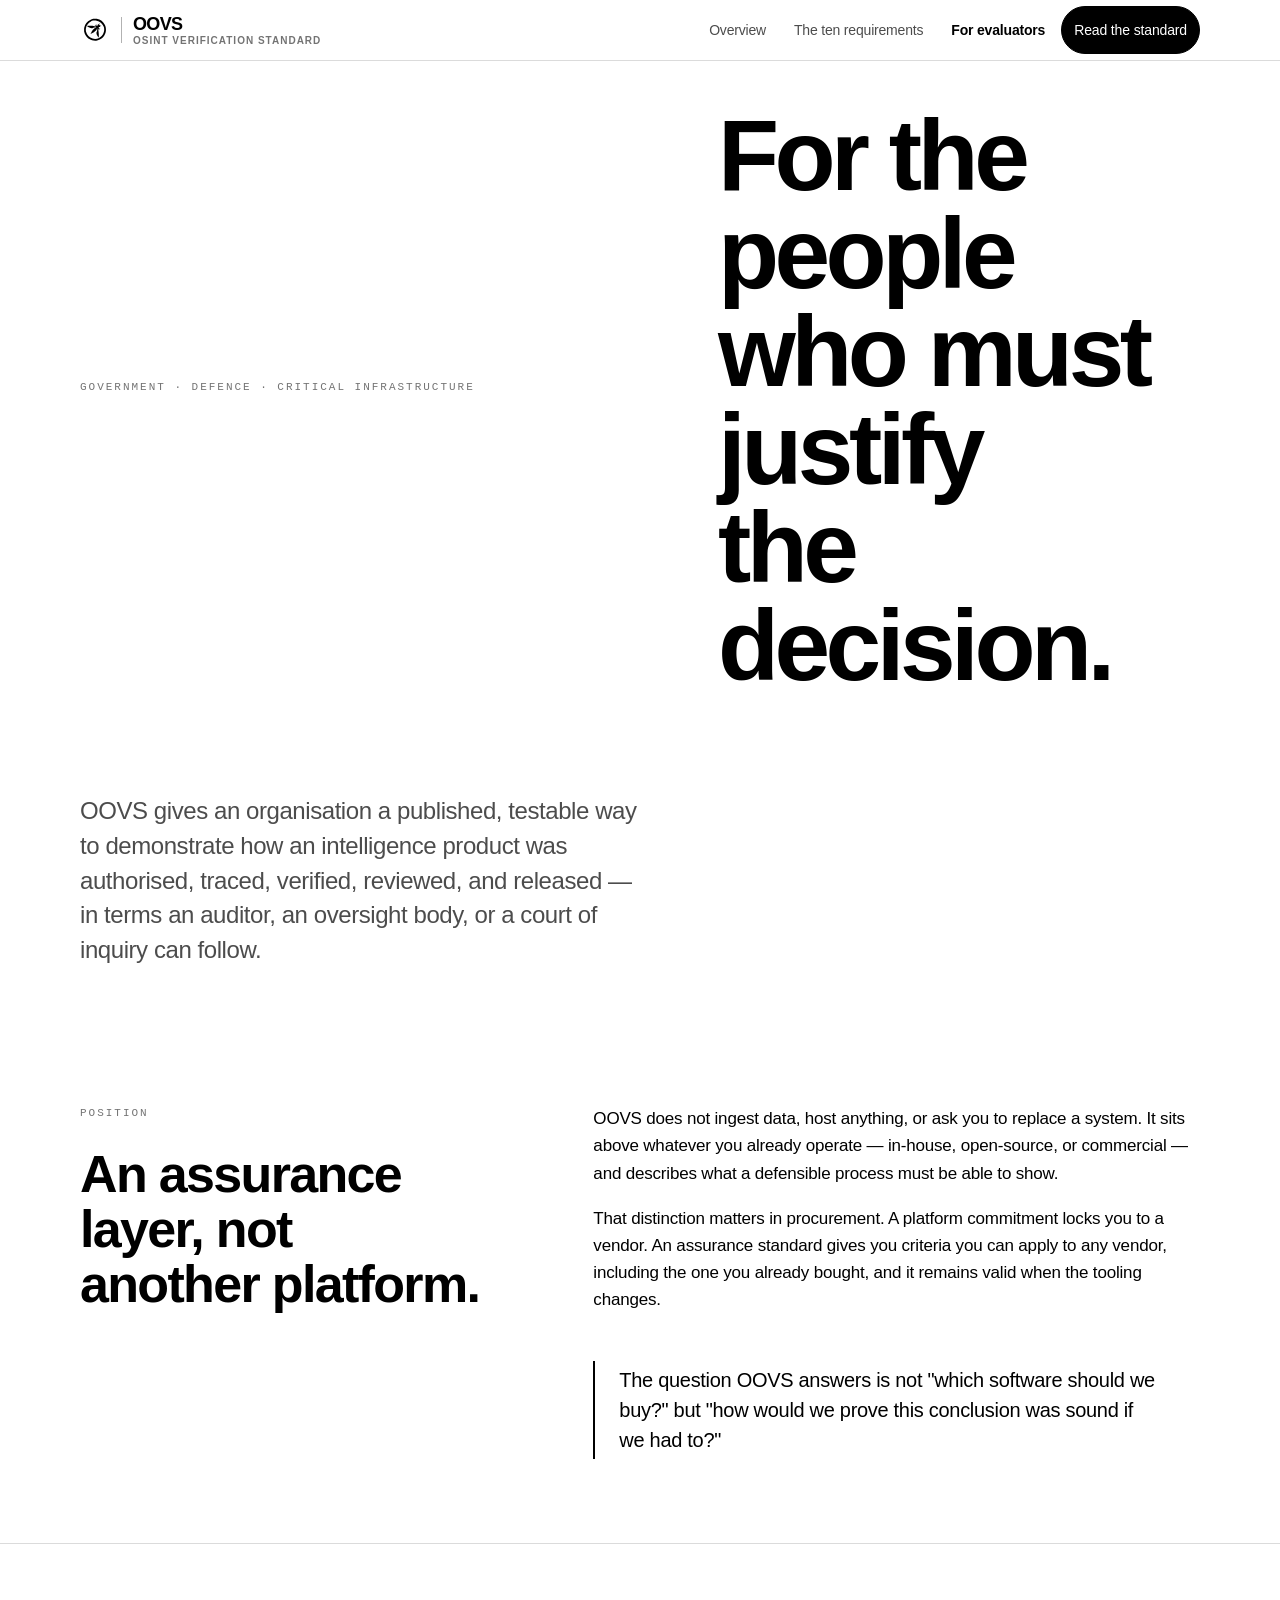
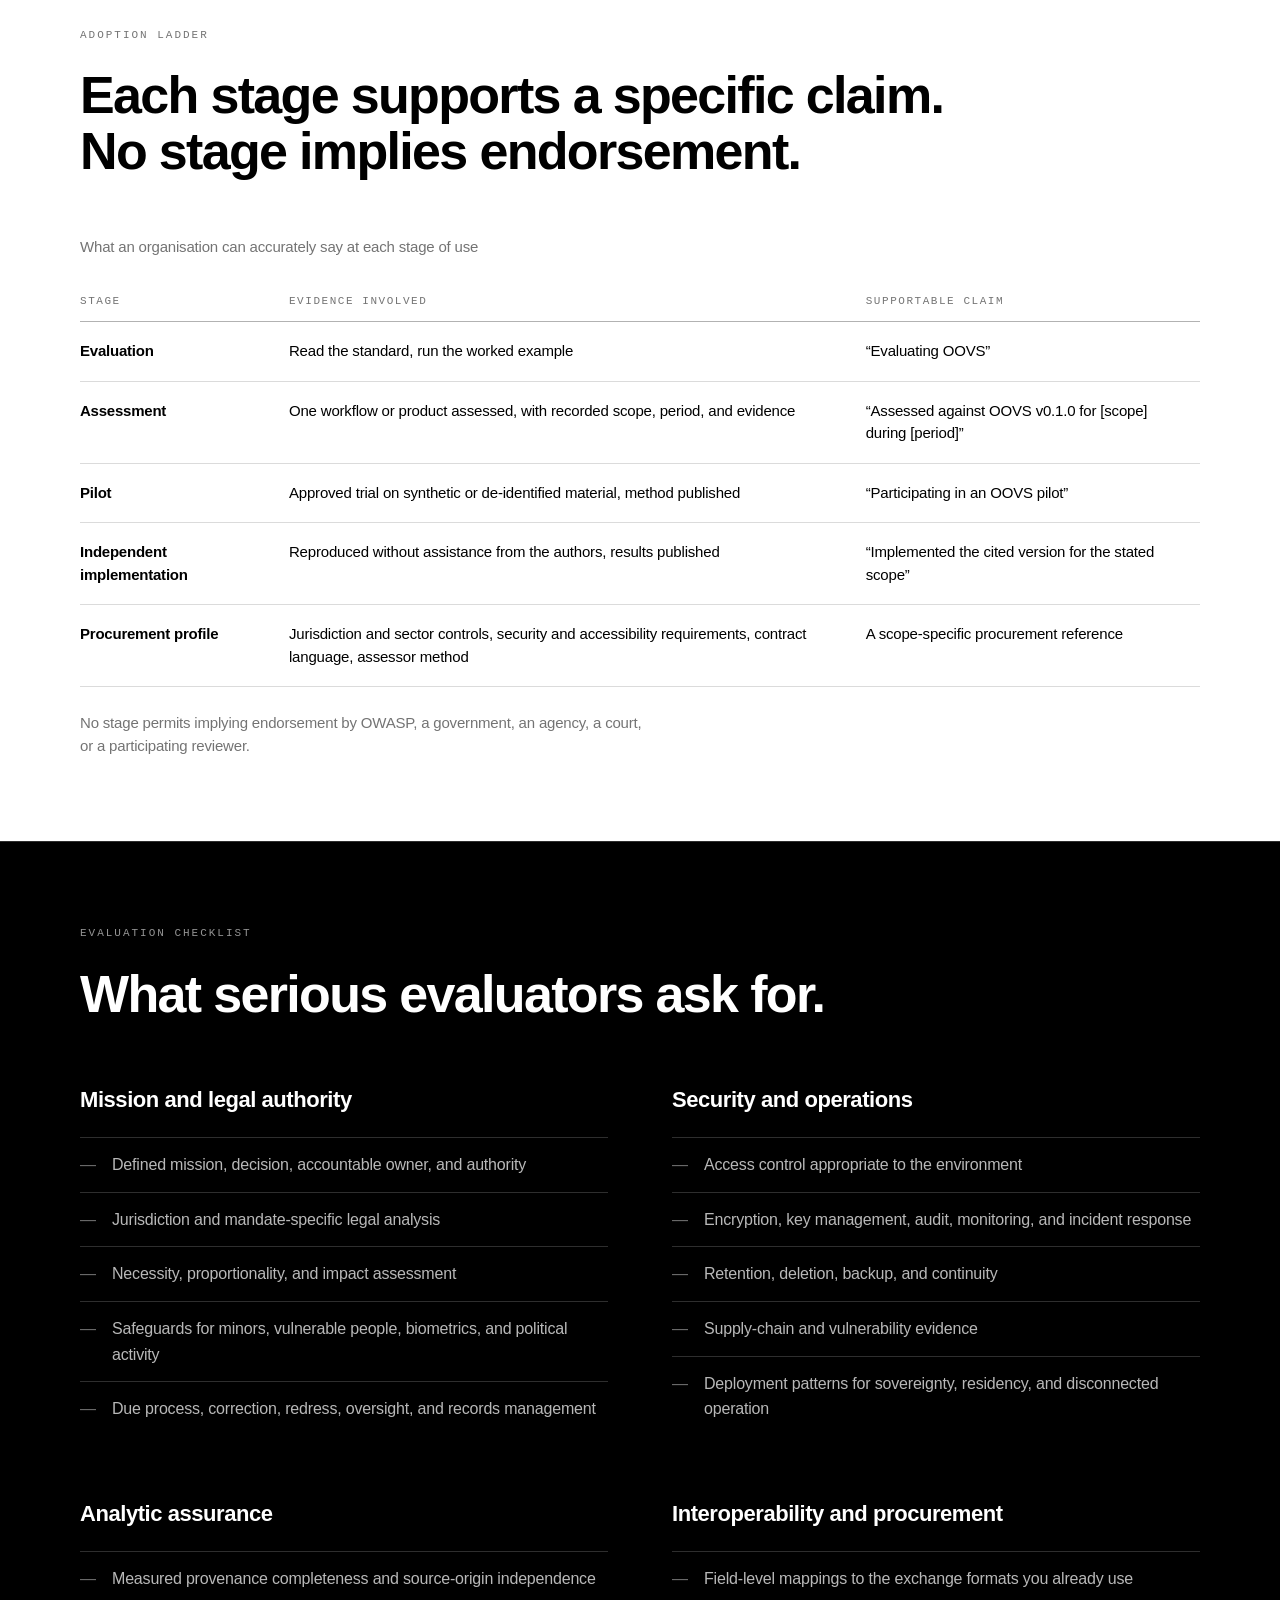
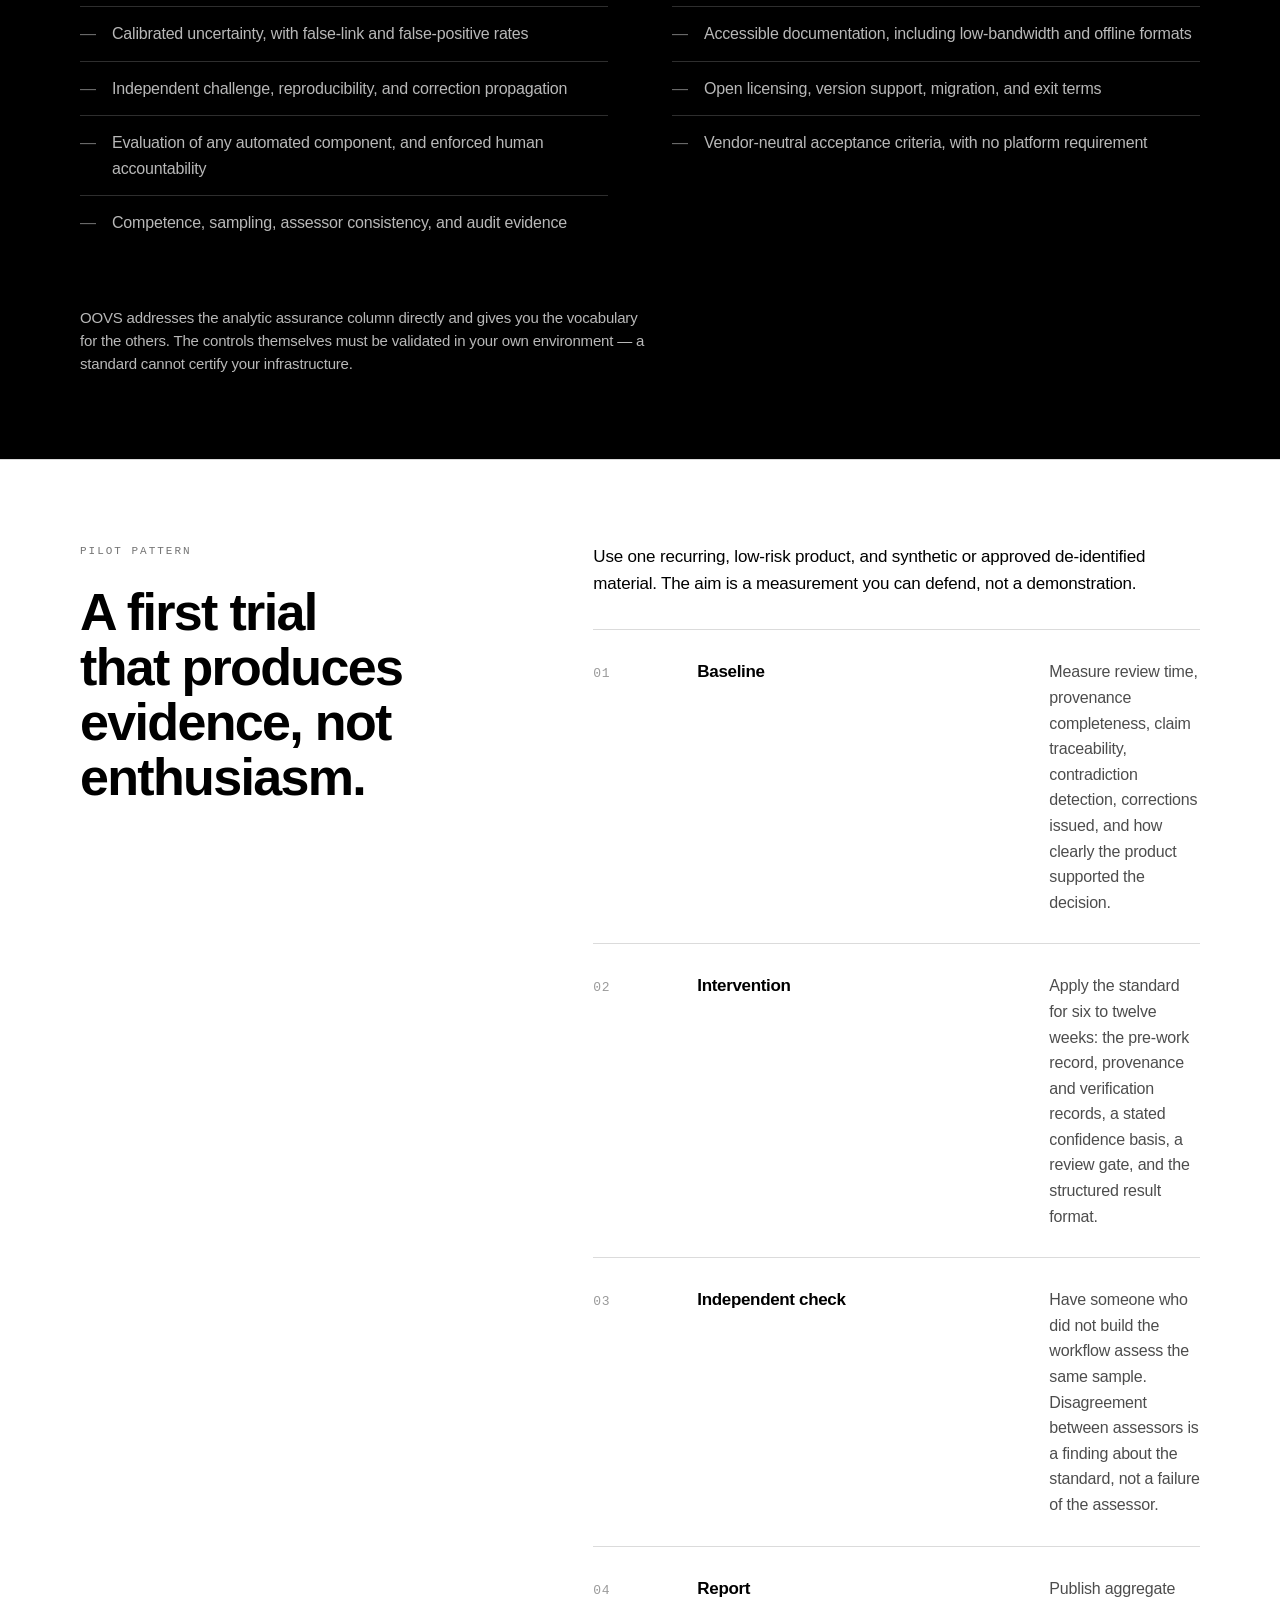
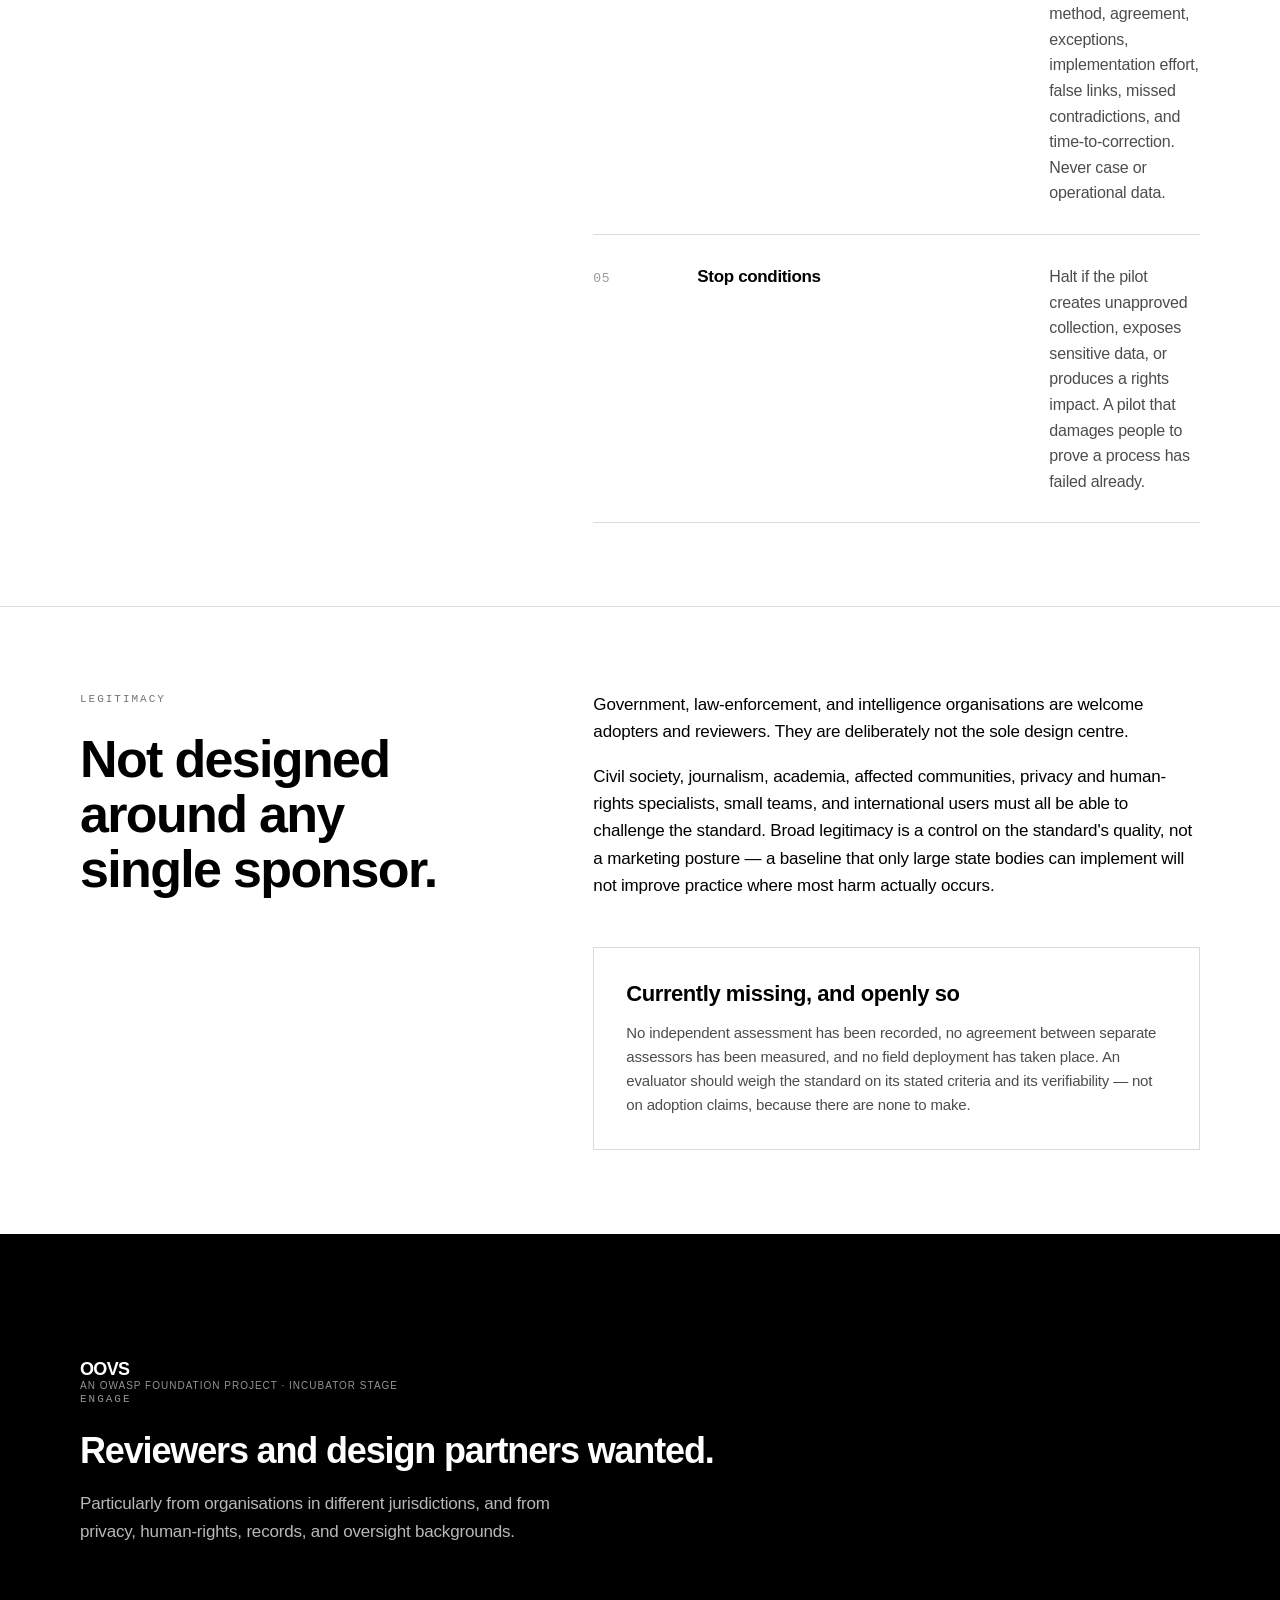
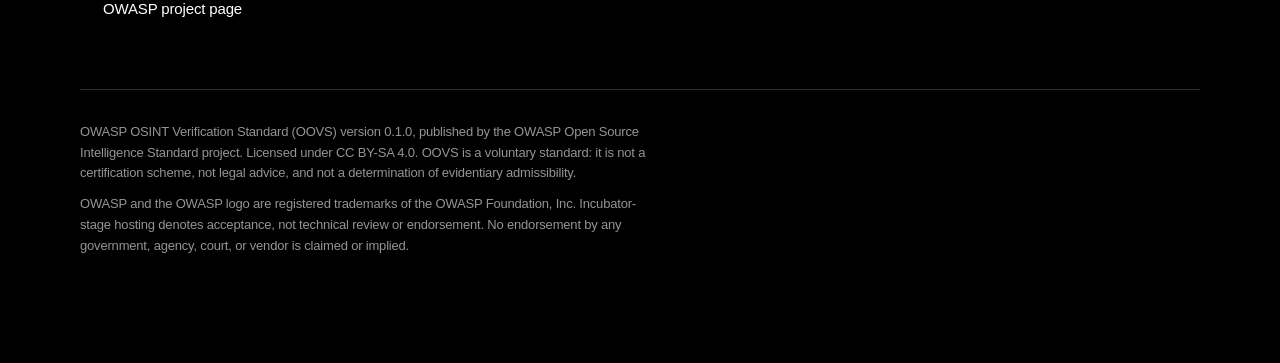
==== adoption.html @ c7045597 "Publish the public site on gh-pages Static three-page site introducing the standard to government, d" ====
<!DOCTYPE html>
<html lang="en">
<head>
<meta charset="utf-8">
<meta name="viewport" content="width=device-width, initial-scale=1">
<title>For government &amp; defence evaluators — OOVS</title>
<meta name="description" content="How public-sector and defence evaluators can assess, pilot, and reference the OWASP OSINT Verification Standard, including the adoption ladder and what each stage supports claiming.">
<meta name="theme-color" content="#ffffff">
<link rel="icon" href="./assets/img/mark.svg" type="image/svg+xml">
<link rel="stylesheet" href="./assets/css/site.css">
</head>
<body>
<a class="skip" href="#main">Skip to content</a>

<header class="masthead">
  <div class="wrap masthead__inner">
    <a class="brand" href="./index.html" aria-label="OWASP OOVS, the OSINT Verification Standard, home">
      <img class="brand__owasp" src="./assets/img/owasp.svg" alt="OWASP" width="26" height="26">
      <span class="brand__rule" aria-hidden="true"></span>
      <span class="brand__name">
        <strong>OOVS</strong>
        <small>OSINT Verification Standard</small>
      </span>
    </a>
    <button class="menu" type="button" aria-expanded="false" aria-controls="primary-nav" aria-label="Open menu">
      <span class="menu__bars" aria-hidden="true"></span>
    </button>
    <nav class="nav" id="primary-nav" aria-label="Primary">
      <a href="./index.html">Overview</a>
      <a href="./requirements.html">The ten requirements</a>
      <a href="./adoption.html" aria-current="page">For evaluators</a>
      <a class="btn" href="https://github.com/OWASP/OWASP-Open-Source-Intelligence-Standard/" rel="noopener">Read the standard</a>
    </nav>
  </div>
</header>

<main id="main">

  <section class="wrap hero">
    <p class="eyebrow">Government &middot; Defence &middot; Critical infrastructure</p>
    <h1 class="display">For the people<br>who must justify<br>the decision.</h1>
    <p class="lede">
      OOVS gives an organisation a published, testable way to demonstrate how an intelligence
      product was authorised, traced, verified, reviewed, and released &mdash; in terms an auditor,
      an oversight body, or a court of inquiry can follow.
    </p>
  </section>

  <section class="band">
    <div class="wrap cols cols--aside">
      <div>
        <p class="eyebrow">Position</p>
        <h2>An assurance layer, not another platform.</h2>
      </div>
      <div class="reveal">
        <p>
          OOVS does not ingest data, host anything, or ask you to replace a system. It sits above
          whatever you already operate &mdash; in-house, open-source, or commercial &mdash; and
          describes what a defensible process must be able to show.
        </p>
        <p>
          That distinction matters in procurement. A platform commitment locks you to a vendor. An
          assurance standard gives you criteria you can apply to any vendor, including the one you
          already bought, and it remains valid when the tooling changes.
        </p>
        <div class="callout">
          <p>
            The question OOVS answers is not "which software should we buy?" but "how would we
            prove this conclusion was sound if we had to?"
          </p>
        </div>
      </div>
    </div>
  </section>

  <section class="band">
    <div class="wrap">
      <p class="eyebrow">Adoption ladder</p>
      <h2>Each stage supports a specific claim. No stage implies endorsement.</h2>
      <table class="table">
        <caption>What an organisation can accurately say at each stage of use</caption>
        <thead>
          <tr>
            <th scope="col">Stage</th>
            <th scope="col">Evidence involved</th>
            <th scope="col">Supportable claim</th>
          </tr>
        </thead>
        <tbody>
          <tr><td>Evaluation</td><td>Read the standard, run the worked example</td><td>&ldquo;Evaluating OOVS&rdquo;</td></tr>
          <tr><td>Assessment</td><td>One workflow or product assessed, with recorded scope, period, and evidence</td><td>&ldquo;Assessed against OOVS v0.1.0 for [scope] during [period]&rdquo;</td></tr>
          <tr><td>Pilot</td><td>Approved trial on synthetic or de-identified material, method published</td><td>&ldquo;Participating in an OOVS pilot&rdquo;</td></tr>
          <tr><td>Independent implementation</td><td>Reproduced without assistance from the authors, results published</td><td>&ldquo;Implemented the cited version for the stated scope&rdquo;</td></tr>
          <tr><td>Procurement profile</td><td>Jurisdiction and sector controls, security and accessibility requirements, contract language, assessor method</td><td>A scope-specific procurement reference</td></tr>
        </tbody>
      </table>
      <p class="small" style="margin-top:1.5rem">
        No stage permits implying endorsement by OWASP, a government, an agency, a court, or a
        participating reviewer.
      </p>
    </div>
  </section>

  <section class="band band--ink">
    <div class="wrap">
      <p class="eyebrow">Evaluation checklist</p>
      <h2>What serious evaluators ask for.</h2>
      <div class="cols cols--2" style="margin-top:clamp(2.5rem,6vw,4rem)">
        <div class="reveal">
          <h3>Mission and legal authority</h3>
          <ul class="plain">
            <li>Defined mission, decision, accountable owner, and authority</li>
            <li>Jurisdiction and mandate-specific legal analysis</li>
            <li>Necessity, proportionality, and impact assessment</li>
            <li>Safeguards for minors, vulnerable people, biometrics, and political activity</li>
            <li>Due process, correction, redress, oversight, and records management</li>
          </ul>
        </div>
        <div class="reveal">
          <h3>Security and operations</h3>
          <ul class="plain">
            <li>Access control appropriate to the environment</li>
            <li>Encryption, key management, audit, monitoring, and incident response</li>
            <li>Retention, deletion, backup, and continuity</li>
            <li>Supply-chain and vulnerability evidence</li>
            <li>Deployment patterns for sovereignty, residency, and disconnected operation</li>
          </ul>
        </div>
        <div class="reveal">
          <h3>Analytic assurance</h3>
          <ul class="plain">
            <li>Measured provenance completeness and source-origin independence</li>
            <li>Calibrated uncertainty, with false-link and false-positive rates</li>
            <li>Independent challenge, reproducibility, and correction propagation</li>
            <li>Evaluation of any automated component, and enforced human accountability</li>
            <li>Competence, sampling, assessor consistency, and audit evidence</li>
          </ul>
        </div>
        <div class="reveal">
          <h3>Interoperability and procurement</h3>
          <ul class="plain">
            <li>Field-level mappings to the exchange formats you already use</li>
            <li>Accessible documentation, including low-bandwidth and offline formats</li>
            <li>Open licensing, version support, migration, and exit terms</li>
            <li>Vendor-neutral acceptance criteria, with no platform requirement</li>
          </ul>
        </div>
      </div>
      <p class="small" style="margin-top:clamp(2.5rem,6vw,3.5rem);color:var(--ink-70)">
        OOVS addresses the analytic assurance column directly and gives you the vocabulary for the
        others. The controls themselves must be validated in your own environment &mdash; a
        standard cannot certify your infrastructure.
      </p>
    </div>
  </section>

  <section class="band">
    <div class="wrap cols cols--aside">
      <div>
        <p class="eyebrow">Pilot pattern</p>
        <h2>A first trial that produces evidence, not enthusiasm.</h2>
      </div>
      <div class="reveal">
        <p>
          Use one recurring, low-risk product, and synthetic or approved de-identified material.
          The aim is a measurement you can defend, not a demonstration.
        </p>
        <ol class="set" style="margin-top:2rem">
          <li class="reveal"><span class="set__num">01</span><span class="set__name">Baseline</span>
            <div class="set__body"><p>Measure review time, provenance completeness, claim traceability, contradiction detection, corrections issued, and how clearly the product supported the decision.</p></div></li>
          <li class="reveal"><span class="set__num">02</span><span class="set__name">Intervention</span>
            <div class="set__body"><p>Apply the standard for six to twelve weeks: the pre-work record, provenance and verification records, a stated confidence basis, a review gate, and the structured result format.</p></div></li>
          <li class="reveal"><span class="set__num">03</span><span class="set__name">Independent check</span>
            <div class="set__body"><p>Have someone who did not build the workflow assess the same sample. Disagreement between assessors is a finding about the standard, not a failure of the assessor.</p></div></li>
          <li class="reveal"><span class="set__num">04</span><span class="set__name">Report</span>
            <div class="set__body"><p>Publish aggregate method, agreement, exceptions, implementation effort, false links, missed contradictions, and time-to-correction. Never case or operational data.</p></div></li>
          <li class="reveal"><span class="set__num">05</span><span class="set__name">Stop conditions</span>
            <div class="set__body"><p>Halt if the pilot creates unapproved collection, exposes sensitive data, or produces a rights impact. A pilot that damages people to prove a process has failed already.</p></div></li>
        </ol>
      </div>
    </div>
  </section>

  <section class="band">
    <div class="wrap cols cols--aside">
      <div>
        <p class="eyebrow">Legitimacy</p>
        <h2>Not designed around any single sponsor.</h2>
      </div>
      <div class="reveal">
        <p>
          Government, law-enforcement, and intelligence organisations are welcome adopters and
          reviewers. They are deliberately not the sole design centre.
        </p>
        <p>
          Civil society, journalism, academia, affected communities, privacy and human-rights
          specialists, small teams, and international users must all be able to challenge the
          standard. Broad legitimacy is a control on the standard's quality, not a marketing
          posture &mdash; a baseline that only large state bodies can implement will not improve
          practice where most harm actually occurs.
        </p>
        <div class="note">
          <h3>Currently missing, and openly so</h3>
          <p>
            No independent assessment has been recorded, no agreement between separate assessors
            has been measured, and no field deployment has taken place. An evaluator should weigh
            the standard on its stated criteria and its verifiability &mdash; not on adoption
            claims, because there are none to make.
          </p>
        </div>
      </div>
    </div>
  </section>

</main>

<footer class="foot">
  <div class="wrap">
    <div class="foot__brand">
      <img class="brand__owasp" src="./assets/img/owasp.svg" alt="OWASP" width="26" height="26">
      <span class="brand__rule" aria-hidden="true"></span>
      <span class="brand__name">
        <strong>OOVS</strong>
        <small>An OWASP Foundation project &middot; Incubator stage</small>
      </span>
    </div>

    <p class="eyebrow">Engage</p>
    <h2>Reviewers and design partners wanted.</h2>
    <p style="color:var(--ink-70);max-width:56ch">
      Particularly from organisations in different jurisdictions, and from privacy, human-rights,
      records, and oversight backgrounds.
    </p>
    <div class="actions">
      <a class="btn" href="https://www.owasp.community/projects/open-source-intelligence-standard" rel="noopener">OWASP project page</a>
      <a class="btn btn--ghost" href="https://github.com/OWASP/OWASP-Open-Source-Intelligence-Standard/" rel="noopener">Repository</a>
    </div>
    <div class="legal">
      <p>OWASP OSINT Verification Standard (OOVS) version 0.1.0, published by the OWASP Open Source Intelligence Standard project. Licensed under CC BY-SA 4.0. OOVS is a voluntary standard: it is not a certification scheme, not legal advice, and not a determination of evidentiary admissibility.</p>
      <p>OWASP and the OWASP logo are registered trademarks of the OWASP Foundation, Inc. Incubator-stage hosting denotes acceptance, not technical review or endorsement. No endorsement by any government, agency, court, or vendor is claimed or implied.</p>
    </div>
  </div>
</footer>

<script src="./assets/js/site.js" defer></script>
</body>
</html>
---- assets/css/site.css ----
/* ============================================================================
   OOVS — monochrome institutional design system
   Pure black and white. No gradients, no shadows, no accent colours.
   System fonts only: no external requests, so it loads on locked-down networks.
   ========================================================================= */

:root {
  --paper: #ffffff;
  --ink: #000000;
  --ink-70: rgba(0, 0, 0, 0.70);
  --ink-55: rgba(0, 0, 0, 0.55);
  --ink-40: rgba(0, 0, 0, 0.40);
  --rule: rgba(0, 0, 0, 0.14);
  --rule-strong: rgba(0, 0, 0, 0.30);
  --veil: rgba(255, 255, 255, 0.72);

  --sans: -apple-system, BlinkMacSystemFont, "SF Pro Text", "Segoe UI",
    Roboto, "Helvetica Neue", Arial, sans-serif;
  --mono: ui-monospace, SFMono-Regular, "SF Mono", Menlo, Consolas,
    "Liberation Mono", monospace;

  --gutter: clamp(1.25rem, 4vw, 3rem);
  --measure: 76rem;
  /* Section rhythm. Kept tighter than a typical marketing site: on a black
     background, very large vertical gaps read as empty voids rather than
     breathing room. */
  --band: clamp(3.25rem, 6.5vw, 6rem);
  --ease: cubic-bezier(0.16, 1, 0.30, 1);
}

*, *::before, *::after { box-sizing: border-box; }

html {
  -webkit-text-size-adjust: 100%;
  scroll-behavior: smooth;
}

body {
  margin: 0;
  background: var(--paper);
  color: var(--ink);
  font-family: var(--sans);
  font-size: 1.0625rem;
  line-height: 1.6;
  letter-spacing: -0.011em;
  -webkit-font-smoothing: antialiased;
  text-rendering: optimizeLegibility;
}

img, svg { max-width: 100%; height: auto; display: block; }

a { color: inherit; text-decoration: none; }

:focus-visible {
  outline: 2px solid currentColor;
  outline-offset: 3px;
}

.skip {
  position: absolute;
  left: -9999px;
  top: 0;
  background: var(--ink);
  color: var(--paper);
  padding: 0.75rem 1rem;
  z-index: 200;
}
.skip:focus { left: 0; }

/* ------------------------------------------------------------------ layout */

.wrap {
  width: 100%;
  max-width: var(--measure);
  margin-inline: auto;
  padding-inline: var(--gutter);
}

.band { padding-block: var(--band); }
.band + .band { border-top: 1px solid var(--rule); }

.band--ink {
  background: var(--ink);
  color: var(--paper);
  border-top: 0;
}
.band--ink { --rule: rgba(255, 255, 255, 0.18); --ink-70: rgba(255,255,255,.72); --ink-55: rgba(255,255,255,.58); --ink-40: rgba(255,255,255,.42); }

/* --------------------------------------------------------------- typography */

.eyebrow {
  font-family: var(--mono);
  font-size: 0.6875rem;
  letter-spacing: 0.18em;
  text-transform: uppercase;
  color: var(--ink-55);
  margin: 0 0 1.5rem;
}

h1, h2, h3, h4 {
  font-weight: 600;
  letter-spacing: -0.032em;
  line-height: 1.06;
  margin: 0;
  text-wrap: balance;
}

.display {
  font-size: clamp(2.75rem, 8.5vw, 6.25rem);
  font-weight: 600;
  letter-spacing: -0.045em;
  line-height: 0.98;
}

h2 { font-size: clamp(1.875rem, 4.4vw, 3.25rem); }
h3 { font-size: clamp(1.125rem, 1.8vw, 1.375rem); letter-spacing: -0.02em; line-height: 1.25; }

.lede {
  font-size: clamp(1.1875rem, 2.1vw, 1.5rem);
  line-height: 1.45;
  letter-spacing: -0.018em;
  color: var(--ink-70);
  max-width: 46ch;
  margin: 1.75rem 0 0;
}

p { margin: 0 0 1.125rem; max-width: 68ch; }
p:last-child { margin-bottom: 0; }

.small { font-size: 0.9375rem; color: var(--ink-55); line-height: 1.55; }
.mono { font-family: var(--mono); font-variant-numeric: tabular-nums; }

strong { font-weight: 600; }

/* ------------------------------------------------------------------ header */

.masthead {
  position: sticky;
  top: 0;
  z-index: 100;
  background: var(--paper);
  border-bottom: 1px solid var(--rule);
}

/* Apple's translucent-material header. Off by default: over the inverted
   sections a 72% white bar reads as grey, which weakens a strictly black and
   white palette. Swap the two rules above for these to enable it.
   .masthead { background: var(--veil);
               backdrop-filter: saturate(180%) blur(20px);
               -webkit-backdrop-filter: saturate(180%) blur(20px); } */

.masthead__inner {
  display: flex;
  align-items: center;
  justify-content: space-between;
  gap: 1rem;
  min-height: 3.75rem;
}

.brand {
  display: inline-flex;
  align-items: center;
  gap: 0.625rem;
  font-weight: 600;
  letter-spacing: -0.02em;
  padding-block: 0.75rem;
}
.brand { gap: 0.6875rem; }
.brand__owasp { width: 30px; height: 30px; flex: none; }
.brand__rule { width: 1px; height: 26px; background: var(--rule-strong); flex: none; }
.brand__name { display: flex; flex-direction: column; gap: 0.1875rem; }
.brand__name strong {
  font-size: 1.125rem;
  font-weight: 700;
  letter-spacing: -0.035em;
  line-height: 1;
}
.brand__name small {
  font-size: 0.625rem;
  letter-spacing: 0.1em;
  text-transform: uppercase;
  color: var(--ink-55);
  line-height: 1;
  white-space: nowrap;
}
@media (max-width: 30rem) { .brand__name small { display: none; } }

.nav { display: flex; align-items: center; gap: 0.25rem; }
.nav a {
  font-size: 0.875rem;
  color: var(--ink-70);
  padding: 0.75rem 0.75rem;
  min-height: 44px;
  display: inline-flex;
  align-items: center;
  transition: color 0.2s var(--ease);
}
.nav a:hover { color: var(--ink); }
.nav a[aria-current="page"] { color: var(--ink); font-weight: 600; }

/* .nav a would otherwise win on specificity and leave the pill's label
   dark-on-black, which is invisible. Keep the inverted colour explicit. */
.nav a.btn, .nav a.btn:hover { color: var(--paper); }
.nav a.btn--ghost, .nav a.btn--ghost:hover { color: var(--ink); }
/* ------------------------------------------------------------- menu button */

.menu { display: none; }

@media (max-width: 40rem) {
  .menu {
    display: inline-flex;
    align-items: center;
    justify-content: center;
    width: 44px;
    height: 44px;
    margin-inline-end: -0.5rem;
    padding: 0;
    border: 0;
    background: none;
    color: inherit;
    cursor: pointer;
  }
  .menu__bars { position: relative; width: 20px; height: 11px; }
  .menu__bars::before,
  .menu__bars::after {
    content: "";
    position: absolute;
    left: 0;
    width: 20px;
    height: 1.5px;
    background: currentColor;
    transition: transform 0.3s var(--ease);
  }
  .menu__bars::before { top: 0; }
  .menu__bars::after { bottom: 0; }
  .menu[aria-expanded="true"] .menu__bars::before { transform: translateY(4.75px) rotate(45deg); }
  .menu[aria-expanded="true"] .menu__bars::after { transform: translateY(-4.75px) rotate(-45deg); }

  /* Drop-down panel, anchored to the sticky header. */
  .nav {
    display: none;
    position: absolute;
    left: 0;
    right: 0;
    top: 100%;
    flex-direction: column;
    align-items: stretch;
    gap: 0;
    padding: 0 var(--gutter) 1.5rem;
    background: var(--paper);
    border-bottom: 1px solid var(--rule);
  }
  .nav[data-open="true"] { display: flex; }
  .nav a:not(.btn) {
    font-size: 1.0625rem;
    padding: 1rem 0;
    border-top: 1px solid var(--rule);
  }
  .nav a.btn { display: inline-flex; align-self: flex-start; margin-top: 1.25rem; }
}

/* ----------------------------------------------------------------- buttons */

.btn {
  display: inline-flex;
  align-items: center;
  justify-content: center;
  gap: 0.5rem;
  min-height: 44px;
  padding: 0.6875rem 1.375rem;
  border: 1px solid var(--ink);
  border-radius: 980px;
  background: var(--ink);
  color: var(--paper);
  font-size: 0.9375rem;
  font-weight: 500;
  letter-spacing: -0.01em;
  transition: opacity 0.2s var(--ease);
  white-space: nowrap;
}
.btn:hover { opacity: 0.78; }

.btn--ghost { background: transparent; color: var(--ink); }
.band--ink .btn { background: var(--paper); color: var(--ink); border-color: var(--paper); }
.band--ink .btn--ghost { background: transparent; color: var(--paper); }

.actions { display: flex; flex-wrap: wrap; gap: 0.75rem; margin-top: 2.5rem; }

/* -------------------------------------------------------------------- hero */

/* The hero occupies the first screen and nothing else, so the fold lands on
   its bottom edge instead of slicing through the section beneath it. svh keeps
   this honest on phones, where browser chrome changes the usable height. */
.hero {
  min-height: calc(100svh - 3.75rem);
  display: grid;
  align-content: center;
  gap: clamp(2.5rem, 6vw, 4.5rem);
  padding-block: clamp(2rem, 5vh, 3.5rem) clamp(2.5rem, 6vh, 4rem);
}
@media (min-width: 62rem) {
  .hero { grid-template-columns: minmax(0, 1.08fr) minmax(0, 0.92fr); align-items: center; }
}

/* The full poster, never cropped: object-fit contain scales it inside the box
   so every edge of the artwork stays visible at any viewport. */
.hero__figure { margin: 0; min-width: 0; }
/* max-width and max-height together with auto dimensions let the browser scale
   the artwork inside both limits at its own aspect ratio: nothing is cropped,
   and the frame hugs the image rather than letterboxing it. */
.hero__figure img {
  display: block;
  width: auto;
  height: auto;
  max-width: 100%;
  max-height: calc(100svh - 13rem);
  margin-inline: auto;
  border: 1px solid var(--rule);
}
@media (max-width: 61.99rem) {
  /* Portrait artwork plus full copy cannot share one phone screen; let the
     page scroll rather than shrinking the poster to a thumbnail. */
  .hero { min-height: 0; }
  .hero__figure img { max-height: none; max-width: min(26rem, 100%); }
}

/* ------------------------------------------------------------------- grids */

.cols {
  display: grid;
  gap: clamp(2rem, 5vw, 4rem);
  grid-template-columns: 1fr;
  align-items: start;
}
@media (min-width: 56rem) {
  .cols--aside { grid-template-columns: minmax(0, 1fr) minmax(0, 1.35fr); }
  .cols--2 { grid-template-columns: repeat(2, minmax(0, 1fr)); }
  .cols--4 { grid-template-columns: repeat(4, minmax(0, 1fr)); }
}
@media (min-width: 40rem) and (max-width: 55.999rem) {
  .cols--4 { grid-template-columns: repeat(2, minmax(0, 1fr)); }
}

.pillar { border-top: 1px solid var(--rule); padding-top: 1.5rem; }
.pillar h3 { margin-bottom: 0.75rem; }
.pillar p { color: var(--ink-70); font-size: 1rem; margin: 0; }

/* ------------------------------------------------------------- numbered set */

.set { list-style: none; margin: clamp(2.5rem, 6vw, 4rem) 0 0; padding: 0; }
.set > li {
  display: grid;
  gap: 0.5rem 2rem;
  grid-template-columns: 1fr;
  padding: 1.75rem 0;
  border-top: 1px solid var(--rule);
}
.set > li:last-child { border-bottom: 1px solid var(--rule); }
@media (min-width: 48rem) {
  .set > li { grid-template-columns: 4.5rem minmax(0, 20rem) minmax(0, 1fr); align-items: baseline; }
}
.set__num {
  font-family: var(--mono);
  font-size: 0.8125rem;
  color: var(--ink-40);
  font-variant-numeric: tabular-nums;
  letter-spacing: 0.04em;
}
.set__name { font-weight: 600; letter-spacing: -0.02em; font-size: 1.0625rem; }
.set__body { color: var(--ink-70); font-size: 1rem; }
.set__body p { margin: 0 0 0.625rem; }
.set__body p:last-child { margin: 0; }
.set__meta {
  font-family: var(--mono);
  font-size: 0.75rem;
  letter-spacing: 0.02em;
  color: var(--ink-40);
  margin-top: 0.625rem;
}

/* ------------------------------------------------------------------- table */

.table { width: 100%; border-collapse: collapse; margin-top: clamp(2rem, 5vw, 3.5rem); }
.table caption { text-align: left; color: var(--ink-55); font-size: 0.9375rem; padding-bottom: 1rem; }
.table th, .table td {
  text-align: left;
  vertical-align: top;
  padding: 1.125rem 1.25rem 1.125rem 0;
  border-bottom: 1px solid var(--rule);
  font-size: 0.9375rem;
  line-height: 1.5;
}
.table thead th {
  font-family: var(--mono);
  font-size: 0.6875rem;
  letter-spacing: 0.14em;
  text-transform: uppercase;
  color: var(--ink-55);
  font-weight: 400;
  border-bottom: 1px solid var(--rule-strong);
  padding-bottom: 0.75rem;
}
.table td:first-child { font-weight: 600; letter-spacing: -0.015em; padding-right: 2rem; }
.table--fixed { table-layout: fixed; }

/* ----------------------------------------------------------------- callout */

.callout {
  border-left: 2px solid currentColor;
  padding: 0.25rem 0 0.25rem 1.5rem;
  margin: clamp(2rem, 5vw, 3rem) 0 0;
  max-width: 60ch;
}
.callout p { font-size: clamp(1.0625rem, 1.8vw, 1.25rem); letter-spacing: -0.015em; line-height: 1.5; }

.note {
  border: 1px solid var(--rule);
  padding: clamp(1.25rem, 3vw, 2rem);
  margin-top: clamp(2rem, 5vw, 3rem);
}
.note h3 { margin-bottom: 0.875rem; }
.note p { color: var(--ink-70); font-size: 0.9375rem; }

/* ----------------------------------------------------------------- listing */

.plain { list-style: none; margin: 1.5rem 0 0; padding: 0; }
.plain li {
  padding: 0.875rem 0;
  border-top: 1px solid var(--rule);
  color: var(--ink-70);
  font-size: 1rem;
  display: grid;
  grid-template-columns: 1.25rem 1fr;
  gap: 0.75rem;
}
.plain li::before { content: "—"; color: var(--ink-40); }

/* ------------------------------------------------------------------ footer */

.foot { background: var(--ink); color: var(--paper); padding-block: clamp(3.5rem, 8vw, 6rem); }
.foot { --rule: rgba(255,255,255,.18); --ink-55: rgba(255,255,255,.58); --ink-70: rgba(255,255,255,.72); }
.foot h2 { font-size: clamp(1.5rem, 3vw, 2.25rem); margin-bottom: 1.25rem; }
.foot__grid { display: grid; gap: 2.5rem; grid-template-columns: 1fr; margin-top: 3.5rem; }
@media (min-width: 48rem) { .foot__grid { grid-template-columns: repeat(3, 1fr); } }
.foot__grid h4 {
  font-family: var(--mono);
  font-size: 0.6875rem;
  letter-spacing: 0.14em;
  text-transform: uppercase;
  color: var(--ink-55);
  font-weight: 400;
  margin-bottom: 1rem;
}
.foot__grid ul { list-style: none; margin: 0; padding: 0; }
.foot__grid li { margin-bottom: 0.625rem; }
.foot__grid a { color: rgba(255,255,255,.82); font-size: 0.9375rem; border-bottom: 1px solid rgba(255,255,255,.28); padding-bottom: 1px; }
.foot__grid a:hover { color: #fff; border-color: #fff; }
.legal { margin-top: 3.5rem; padding-top: 2rem; border-top: 1px solid var(--rule); }
.legal p { font-size: 0.8125rem; color: var(--ink-55); max-width: 80ch; margin-bottom: 0.625rem; }

/* ------------------------------------------------------------------ motion */

.reveal { opacity: 0; transform: translateY(14px); transition: opacity 0.7s var(--ease), transform 0.7s var(--ease); }
.reveal.is-in { opacity: 1; transform: none; }

@media (prefers-reduced-motion: reduce) {
  html { scroll-behavior: auto; }
  .reveal { opacity: 1; transform: none; transition: none; }
  * { animation-duration: 0.001ms !important; transition-duration: 0.001ms !important; }
}

/* -------------------------------------------------------------- dark mode
   Straight inversion. Still only black and white. Delete this block to
   force the light appearance everywhere. */

@media (prefers-color-scheme: dark) {
  :root {
    --paper: #000000;
    --ink: #ffffff;
    --ink-70: rgba(255, 255, 255, 0.72);
    --ink-55: rgba(255, 255, 255, 0.58);
    --ink-40: rgba(255, 255, 255, 0.42);
    --rule: rgba(255, 255, 255, 0.18);
    --rule-strong: rgba(255, 255, 255, 0.34);
    --veil: rgba(0, 0, 0, 0.72);
  }
  .band--ink { background: #fff; color: #000; }
  .band--ink { --rule: rgba(0,0,0,.14); --ink-70: rgba(0,0,0,.70); --ink-55: rgba(0,0,0,.55); --ink-40: rgba(0,0,0,.40); }
  .band--ink .btn { background: #000; color: #fff; border-color: #000; }
  .band--ink .btn--ghost { background: transparent; color: #000; }
  .foot { background: #fff; color: #000; }
  .foot { --rule: rgba(0,0,0,.14); --ink-55: rgba(0,0,0,.55); --ink-70: rgba(0,0,0,.70); }
  .foot__grid a { color: rgba(0,0,0,.82); border-color: rgba(0,0,0,.28); }
  .foot__grid a:hover { color: #000; border-color: #000; }
  /* An SVG referenced through <img> is a separate document and cannot inherit
     currentColor, so the mark is inverted instead of recoloured. */
  .brand__owasp, .brand img[src$="mark.svg"] { filter: invert(1); }
}

/* ------------------------------------------------------------------- print */

@media print {
  .masthead, .actions, .reveal { position: static; opacity: 1; transform: none; }
  body { font-size: 11pt; }
  .band--ink, .foot { background: #fff !important; color: #000 !important; }
  a::after { content: " (" attr(href) ")"; font-size: 9pt; color: #000; }
}
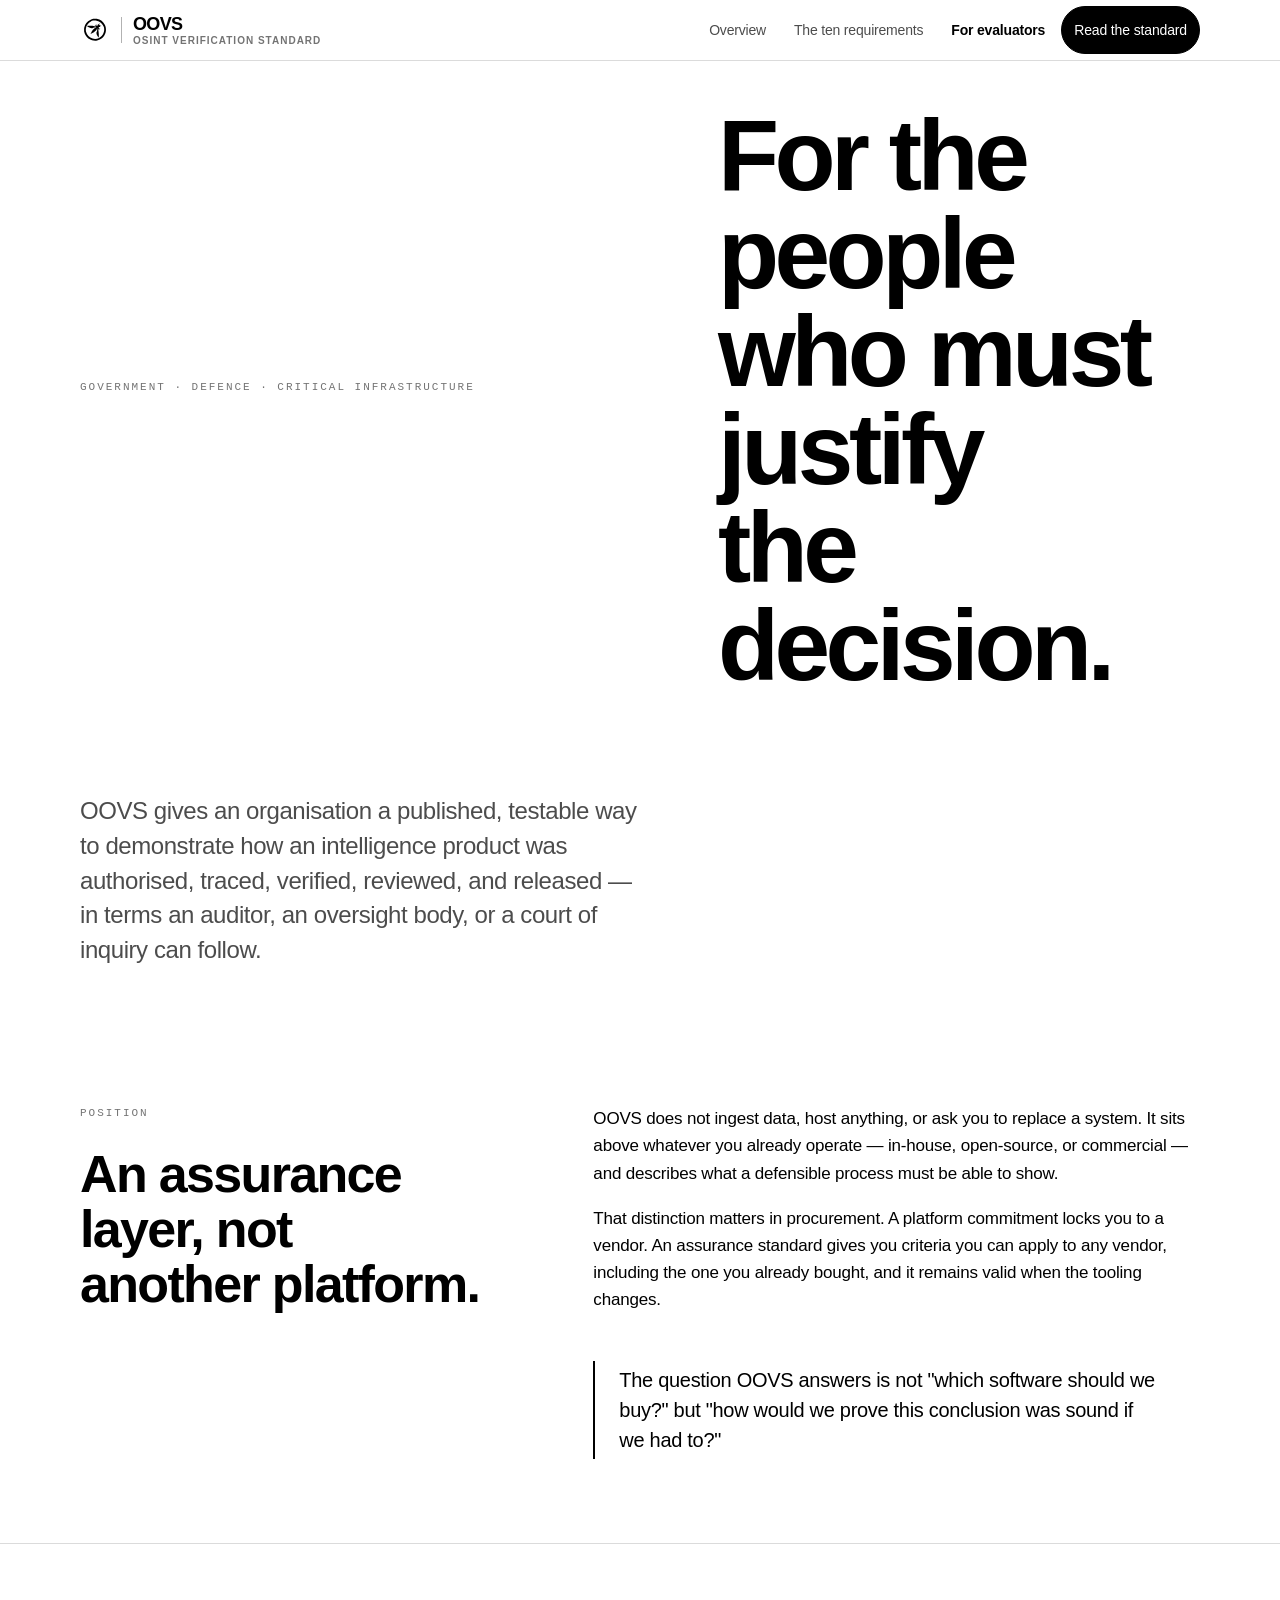
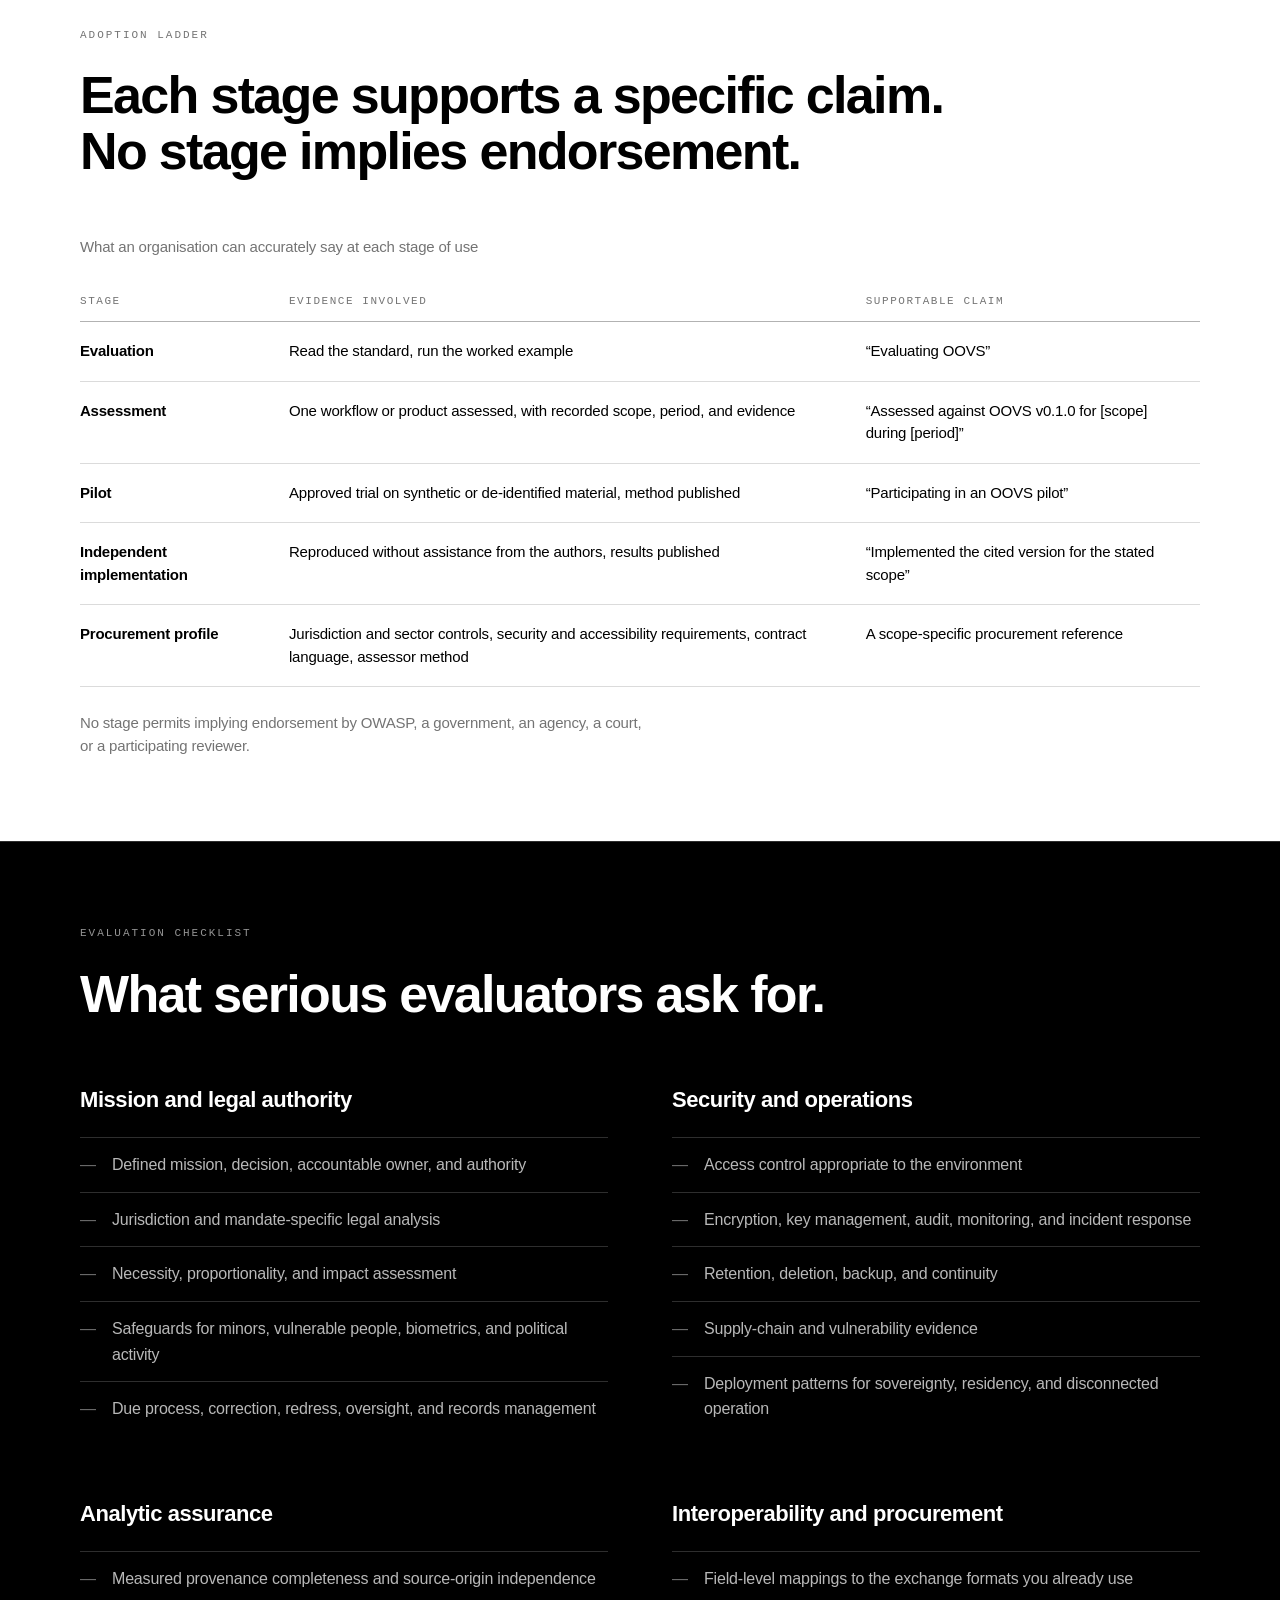
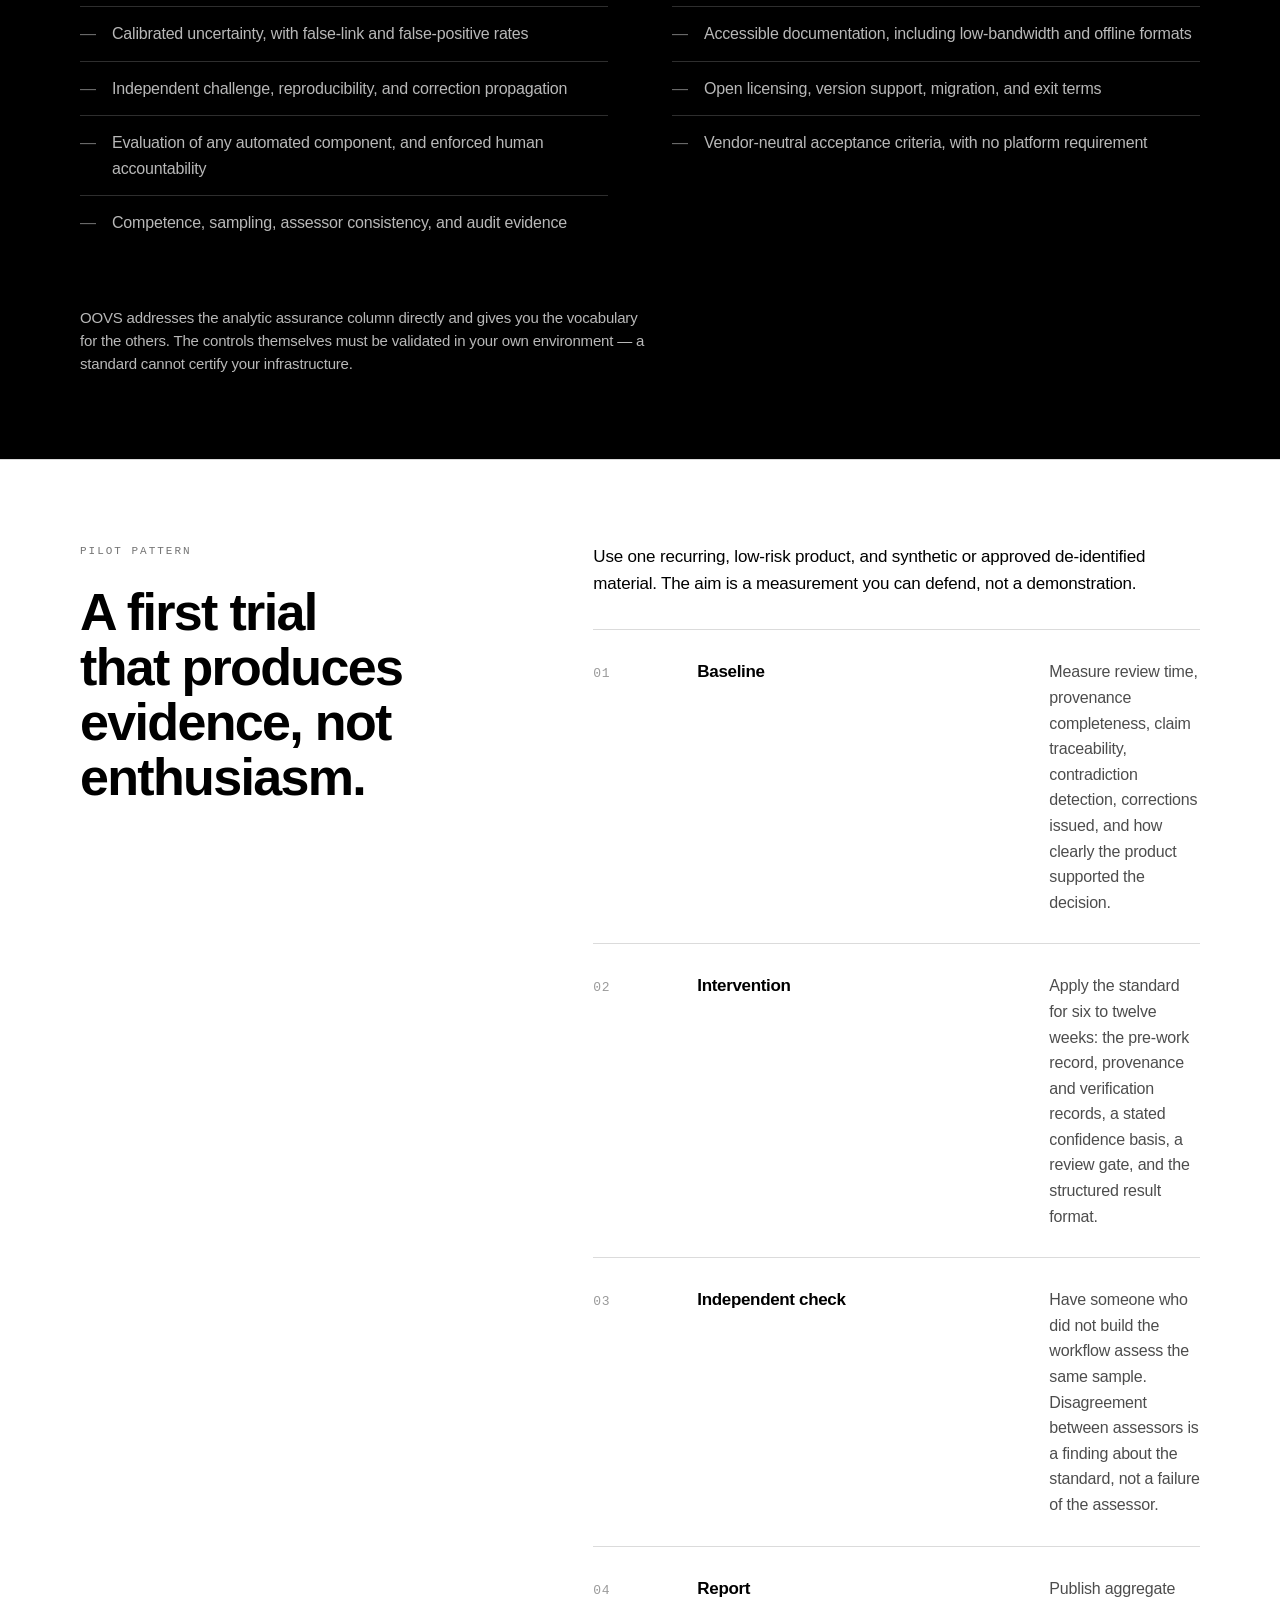
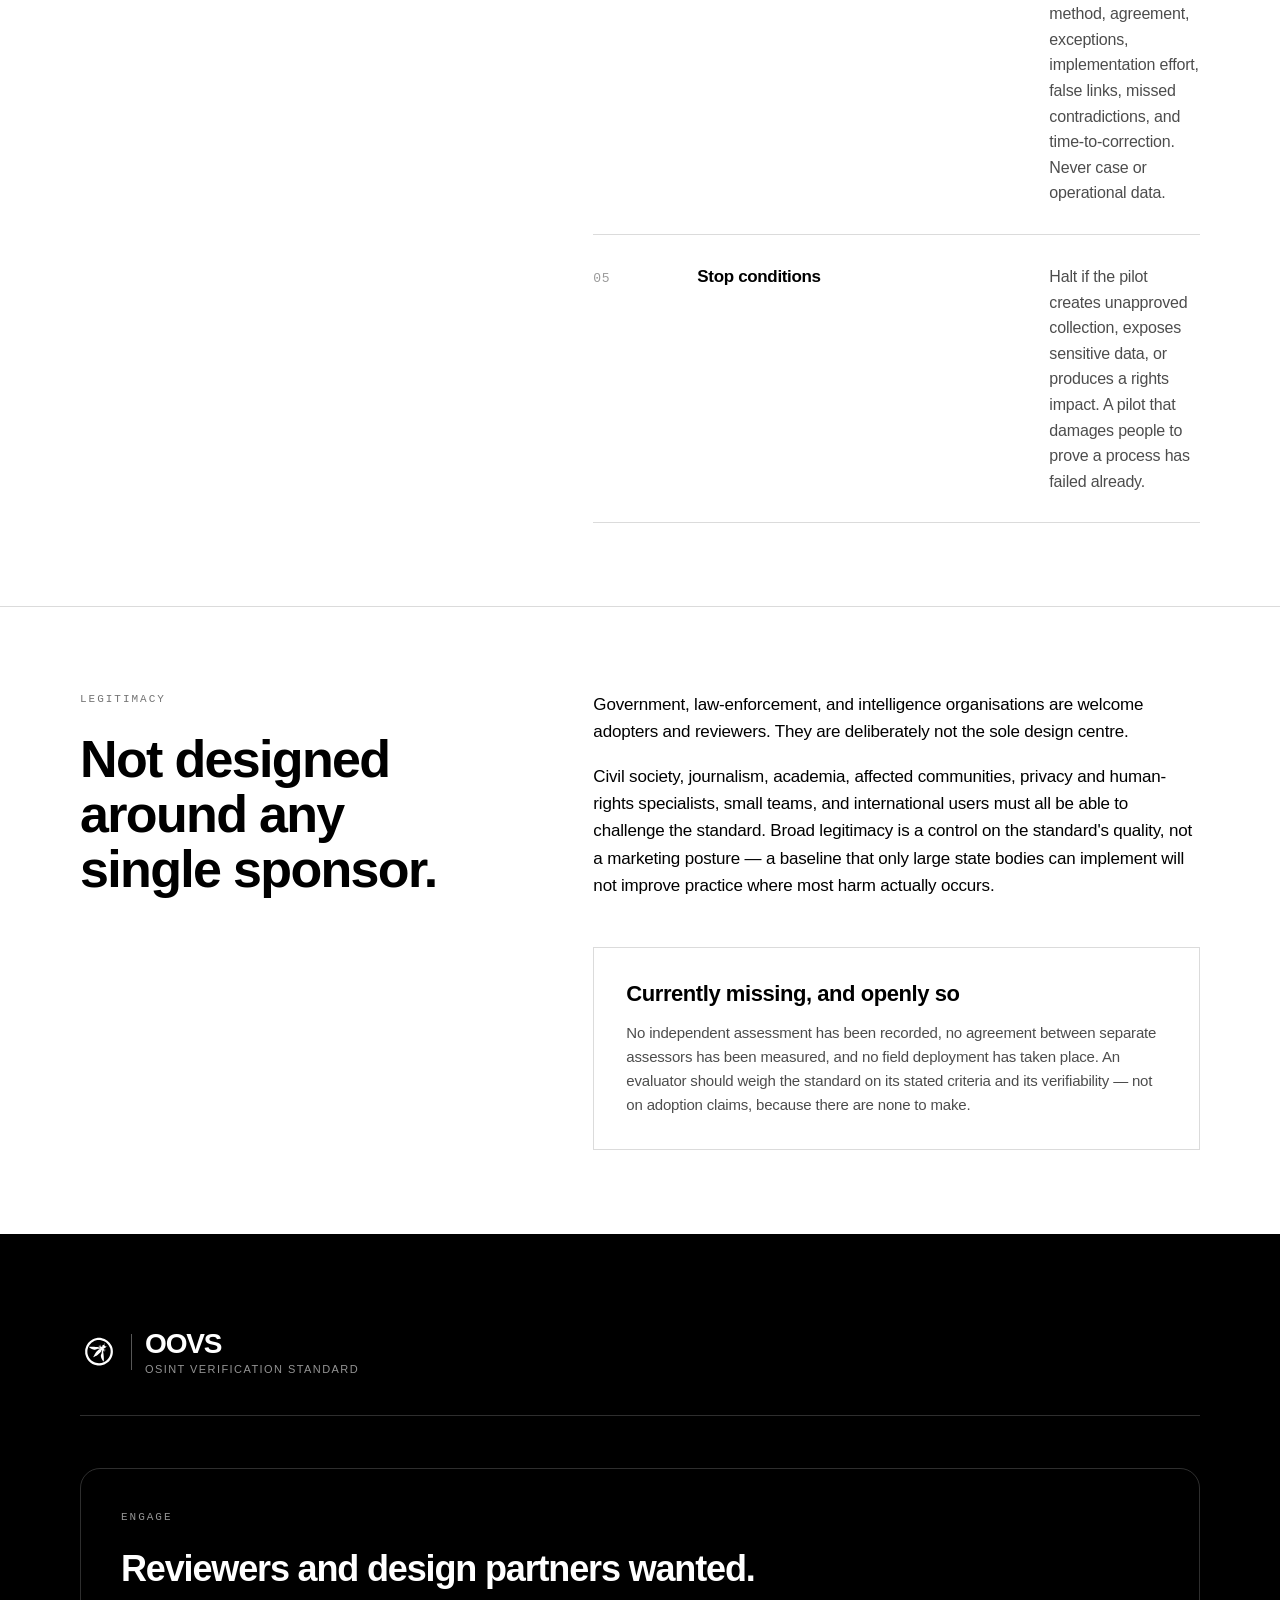
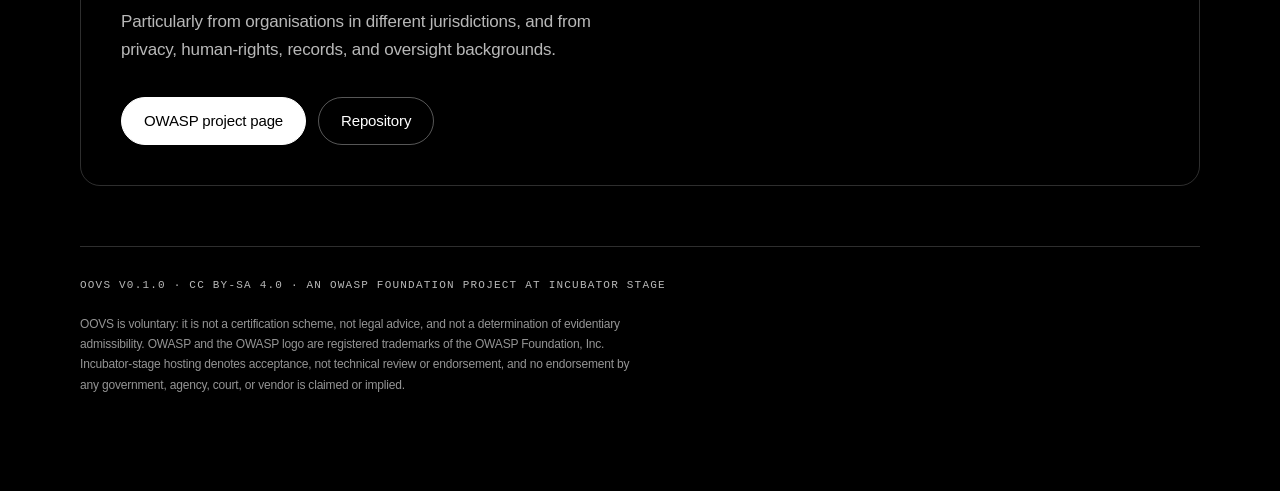
==== commit 5eae5d97: "fix(site): Repair footer link, branding, and call to action The Berkeley Protocol link pointed at a " ====
--- a/adoption.html
+++ b/adoption.html
@@ -217,27 +217,37 @@
 <footer class="foot">
   <div class="wrap">
     <div class="foot__brand">
-      <img class="brand__owasp" src="./assets/img/owasp.svg" alt="OWASP" width="26" height="26">
+      <img class="brand__owasp" src="./assets/img/owasp.svg" alt="OWASP" width="38" height="38">
       <span class="brand__rule" aria-hidden="true"></span>
       <span class="brand__name">
         <strong>OOVS</strong>
-        <small>An OWASP Foundation project &middot; Incubator stage</small>
+        <small>OSINT Verification Standard</small>
       </span>
     </div>
 
-    <p class="eyebrow">Engage</p>
-    <h2>Reviewers and design partners wanted.</h2>
-    <p style="color:var(--ink-70);max-width:56ch">
-      Particularly from organisations in different jurisdictions, and from privacy, human-rights,
-      records, and oversight backgrounds.
-    </p>
-    <div class="actions">
-      <a class="btn" href="https://www.owasp.community/projects/open-source-intelligence-standard" rel="noopener">OWASP project page</a>
-      <a class="btn btn--ghost" href="https://github.com/OWASP/OWASP-Open-Source-Intelligence-Standard/" rel="noopener">Repository</a>
+    <div class="foot__cta">
+      <p class="eyebrow">Engage</p>
+      <h2>Reviewers and design partners wanted.</h2>
+      <p>
+        Particularly from organisations in different jurisdictions, and from privacy, human-rights,
+        records, and oversight backgrounds.
+      </p>
+      <div class="actions">
+        <a class="btn" href="https://www.owasp.community/projects/open-source-intelligence-standard" rel="noopener">OWASP project page</a>
+        <a class="btn btn--ghost" href="https://github.com/OWASP/OWASP-Open-Source-Intelligence-Standard/" rel="noopener">Repository</a>
+      </div>
     </div>
     <div class="legal">
-      <p>OWASP OSINT Verification Standard (OOVS) version 0.1.0, published by the OWASP Open Source Intelligence Standard project. Licensed under CC BY-SA 4.0. OOVS is a voluntary standard: it is not a certification scheme, not legal advice, and not a determination of evidentiary admissibility.</p>
-      <p>OWASP and the OWASP logo are registered trademarks of the OWASP Foundation, Inc. Incubator-stage hosting denotes acceptance, not technical review or endorsement. No endorsement by any government, agency, court, or vendor is claimed or implied.</p>
+      <p class="legal__meta">
+        OOVS v0.1.0 &middot; CC BY-SA 4.0 &middot; An OWASP Foundation project at Incubator stage
+      </p>
+      <p class="legal__fine">
+        OOVS is voluntary: it is not a certification scheme, not legal advice, and not a
+        determination of evidentiary admissibility. OWASP and the OWASP logo are registered
+        trademarks of the OWASP Foundation, Inc. Incubator-stage hosting denotes acceptance, not
+        technical review or endorsement, and no endorsement by any government, agency, court, or
+        vendor is claimed or implied.
+      </p>
     </div>
   </div>
 </footer>
--- a/assets/css/site.css
+++ b/assets/css/site.css
@@ -438,9 +438,60 @@
 /* ------------------------------------------------------------------ footer */
 
 .foot { background: var(--ink); color: var(--paper); padding-block: clamp(3.5rem, 8vw, 6rem); }
-.foot { --rule: rgba(255,255,255,.18); --ink-55: rgba(255,255,255,.58); --ink-70: rgba(255,255,255,.72); }
+.foot { --rule: rgba(255,255,255,.18); --rule-strong: rgba(255,255,255,.34); --ink-55: rgba(255,255,255,.58); --ink-70: rgba(255,255,255,.72); }
 .foot h2 { font-size: clamp(1.5rem, 3vw, 2.25rem); margin-bottom: 1.25rem; }
-.foot__grid { display: grid; gap: 2.5rem; grid-template-columns: 1fr; margin-top: 3.5rem; }
+
+/* The pill takes its fill from the page background, so inside the inverted
+   footer it came out black-on-black: the box vanished and the label was left
+   floating unattached. Same correction the ink bands already carry. Because
+   both the footer background and these tokens invert together, one rule is
+   correct in light and dark. */
+.foot .btn { background: var(--paper); color: var(--ink); border-color: var(--paper); }
+.foot .btn--ghost { background: transparent; color: var(--paper); border-color: var(--rule-strong); }
+.foot .btn--ghost:hover { border-color: var(--paper); opacity: 1; }
+
+/* -- closing signature ---------------------------------------------------- */
+/* Reads as the same identity as the masthead, one size up: this is where the
+   page signs off, so the lockup carries weight rather than sitting in as a
+   utility strip. The rule beneath it separates identity from invitation. */
+.foot__brand {
+  display: flex;
+  align-items: center;
+  gap: 0.8125rem;
+  padding-bottom: clamp(1.75rem, 4vw, 2.5rem);
+  border-bottom: 1px solid var(--rule);
+  margin-bottom: clamp(2.25rem, 5vw, 3.25rem);
+}
+.foot__brand .brand__owasp { width: 38px; height: 38px; }
+.foot__brand .brand__rule { height: 36px; }
+.foot__brand .brand__name { gap: 0.375rem; }
+.foot__brand .brand__name strong { font-size: clamp(1.375rem, 3.2vw, 1.75rem); letter-spacing: -0.04em; }
+/* Kept on narrow screens, unlike the masthead: there is room here, and the
+   expansion is the whole point of the acronym. */
+.foot__brand .brand__name small {
+  display: block;
+  font-size: 0.6875rem;
+  letter-spacing: 0.13em;
+  white-space: normal;
+}
+/* The mark is black artwork delivered through <img>, so it needs inverting
+   against the dark footer. The dark-mode block cancels this, because there the
+   footer is the light surface. */
+.foot .brand__owasp { filter: invert(1); }
+
+/* -- invitation panel ----------------------------------------------------- */
+/* Boxing the call to action gives the button an owner. Loose in the flow it
+   read as a stray link between two blocks of text. */
+.foot__cta {
+  border: 1px solid var(--rule);
+  border-radius: 20px;
+  padding: clamp(1.625rem, 3.6vw, 2.5rem);
+}
+.foot__cta > :last-child { margin-bottom: 0; }
+.foot__cta p:not(.eyebrow) { color: var(--ink-70); max-width: 56ch; margin-bottom: 0; }
+.foot__cta .actions { margin-top: clamp(1.625rem, 3vw, 2.125rem); }
+
+.foot__grid { display: grid; gap: 2.5rem; grid-template-columns: 1fr; margin-top: clamp(2.75rem, 6vw, 3.5rem); }
 @media (min-width: 48rem) { .foot__grid { grid-template-columns: repeat(3, 1fr); } }
 .foot__grid h4 {
   font-family: var(--mono);
@@ -455,8 +506,28 @@
 .foot__grid li { margin-bottom: 0.625rem; }
 .foot__grid a { color: rgba(255,255,255,.82); font-size: 0.9375rem; border-bottom: 1px solid rgba(255,255,255,.28); padding-bottom: 1px; }
 .foot__grid a:hover { color: #fff; border-color: #fff; }
-.legal { margin-top: 3.5rem; padding-top: 2rem; border-top: 1px solid var(--rule); }
-.legal p { font-size: 0.8125rem; color: var(--ink-55); max-width: 80ch; margin-bottom: 0.625rem; }
+/* Two dense grey paragraphs at the same weight gave five undifferentiated
+   lines of fine print. Split by job instead: a scannable record line, then the
+   notices set smaller and looser so they are legible without competing. */
+.legal { margin-top: clamp(2.75rem, 6vw, 3.75rem); padding-top: 1.75rem; border-top: 1px solid var(--rule); }
+.legal__meta {
+  font-family: var(--mono);
+  font-size: 0.6875rem;
+  letter-spacing: 0.11em;
+  text-transform: uppercase;
+  color: var(--ink-70);
+  line-height: 1.9;
+  margin: 0 0 1.125rem;
+  max-width: none;
+}
+.legal__fine {
+  font-size: 0.75rem;
+  line-height: 1.7;
+  color: var(--ink-55);
+  max-width: 84ch;
+  margin: 0;
+  text-wrap: pretty;
+}
 
 /* ------------------------------------------------------------------ motion */
 
@@ -489,9 +560,12 @@
   .band--ink .btn { background: #000; color: #fff; border-color: #000; }
   .band--ink .btn--ghost { background: transparent; color: #000; }
   .foot { background: #fff; color: #000; }
-  .foot { --rule: rgba(0,0,0,.14); --ink-55: rgba(0,0,0,.55); --ink-70: rgba(0,0,0,.70); }
+  .foot { --rule: rgba(0,0,0,.14); --rule-strong: rgba(0,0,0,.30); --ink-55: rgba(0,0,0,.55); --ink-70: rgba(0,0,0,.70); }
   .foot__grid a { color: rgba(0,0,0,.82); border-color: rgba(0,0,0,.28); }
   .foot__grid a:hover { color: #000; border-color: #000; }
+  /* Here the footer is the light surface, so the mark is already the right
+     colour and the inversion below would render it white-on-white. */
+  .foot .brand__owasp { filter: none; }
   /* An SVG referenced through <img> is a separate document and cannot inherit
      currentColor, so the mark is inverted instead of recoloured. */
   .brand__owasp, .brand img[src$="mark.svg"] { filter: invert(1); }
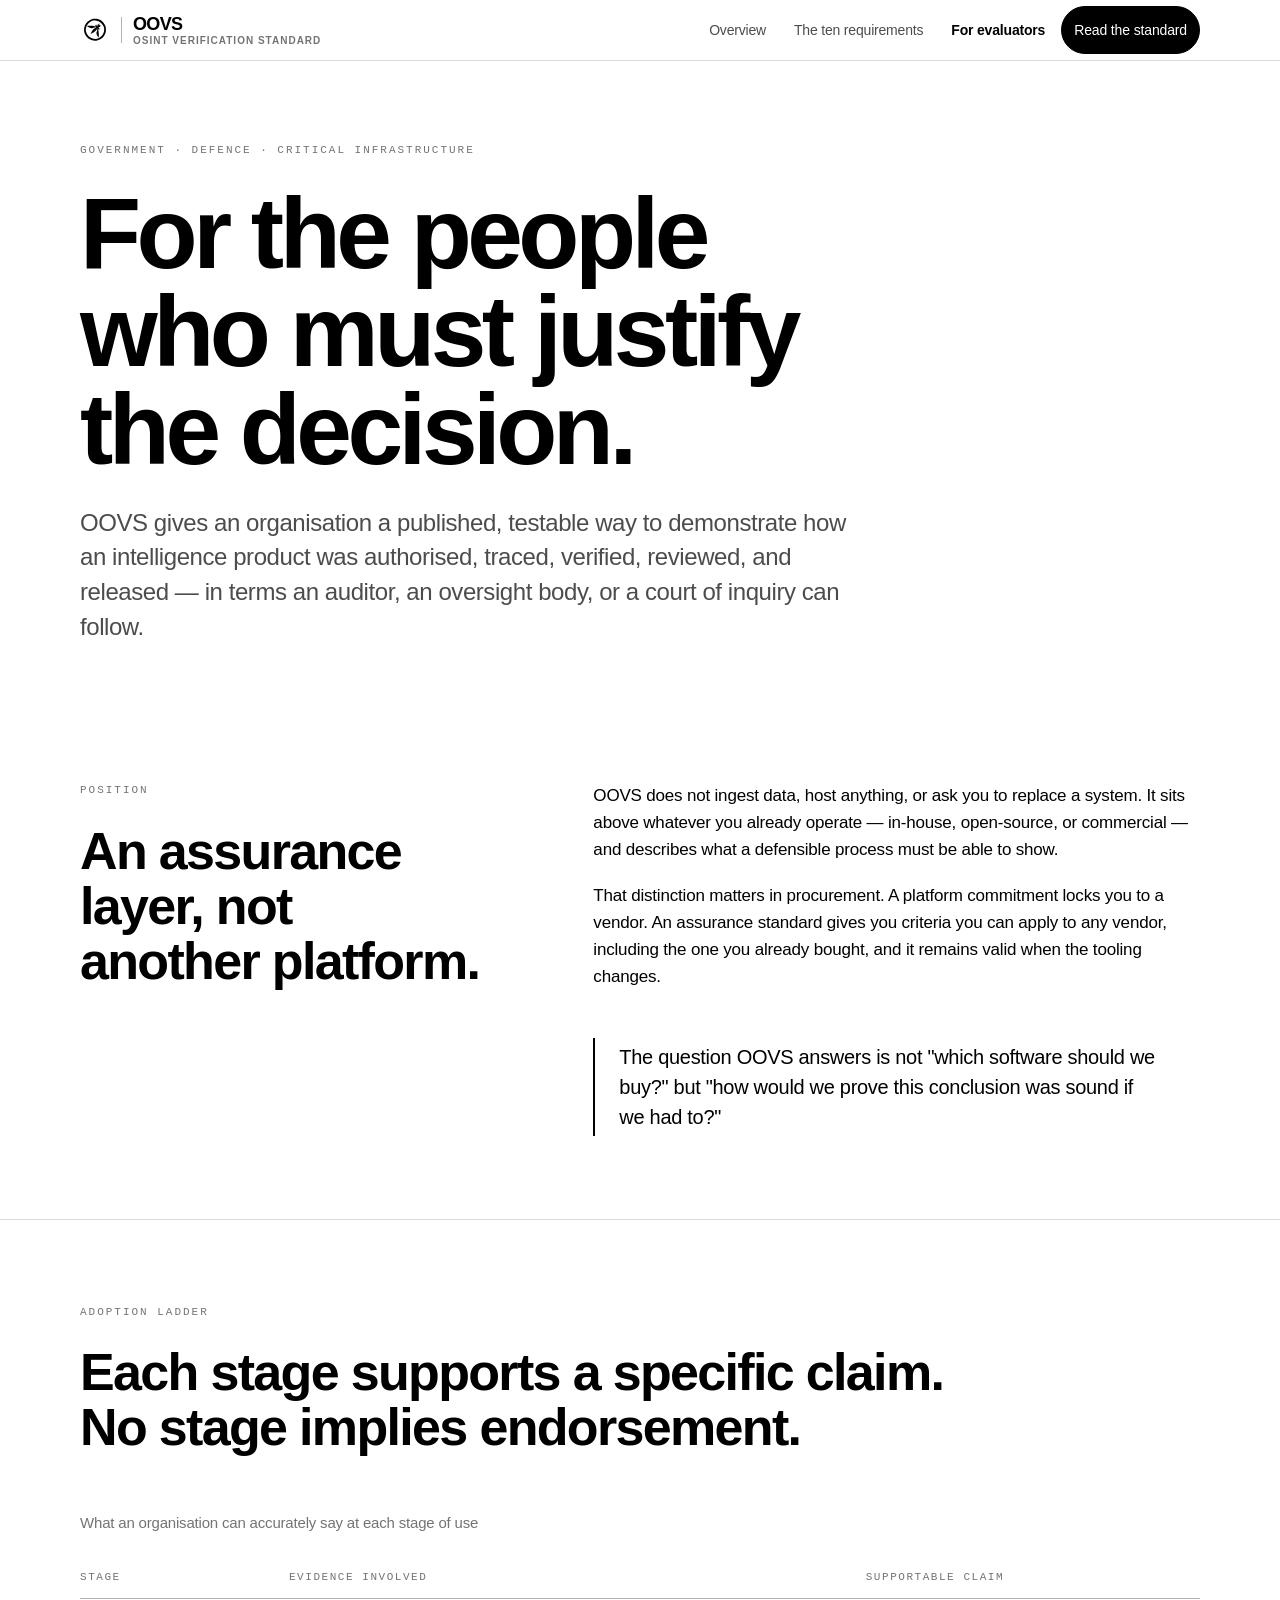
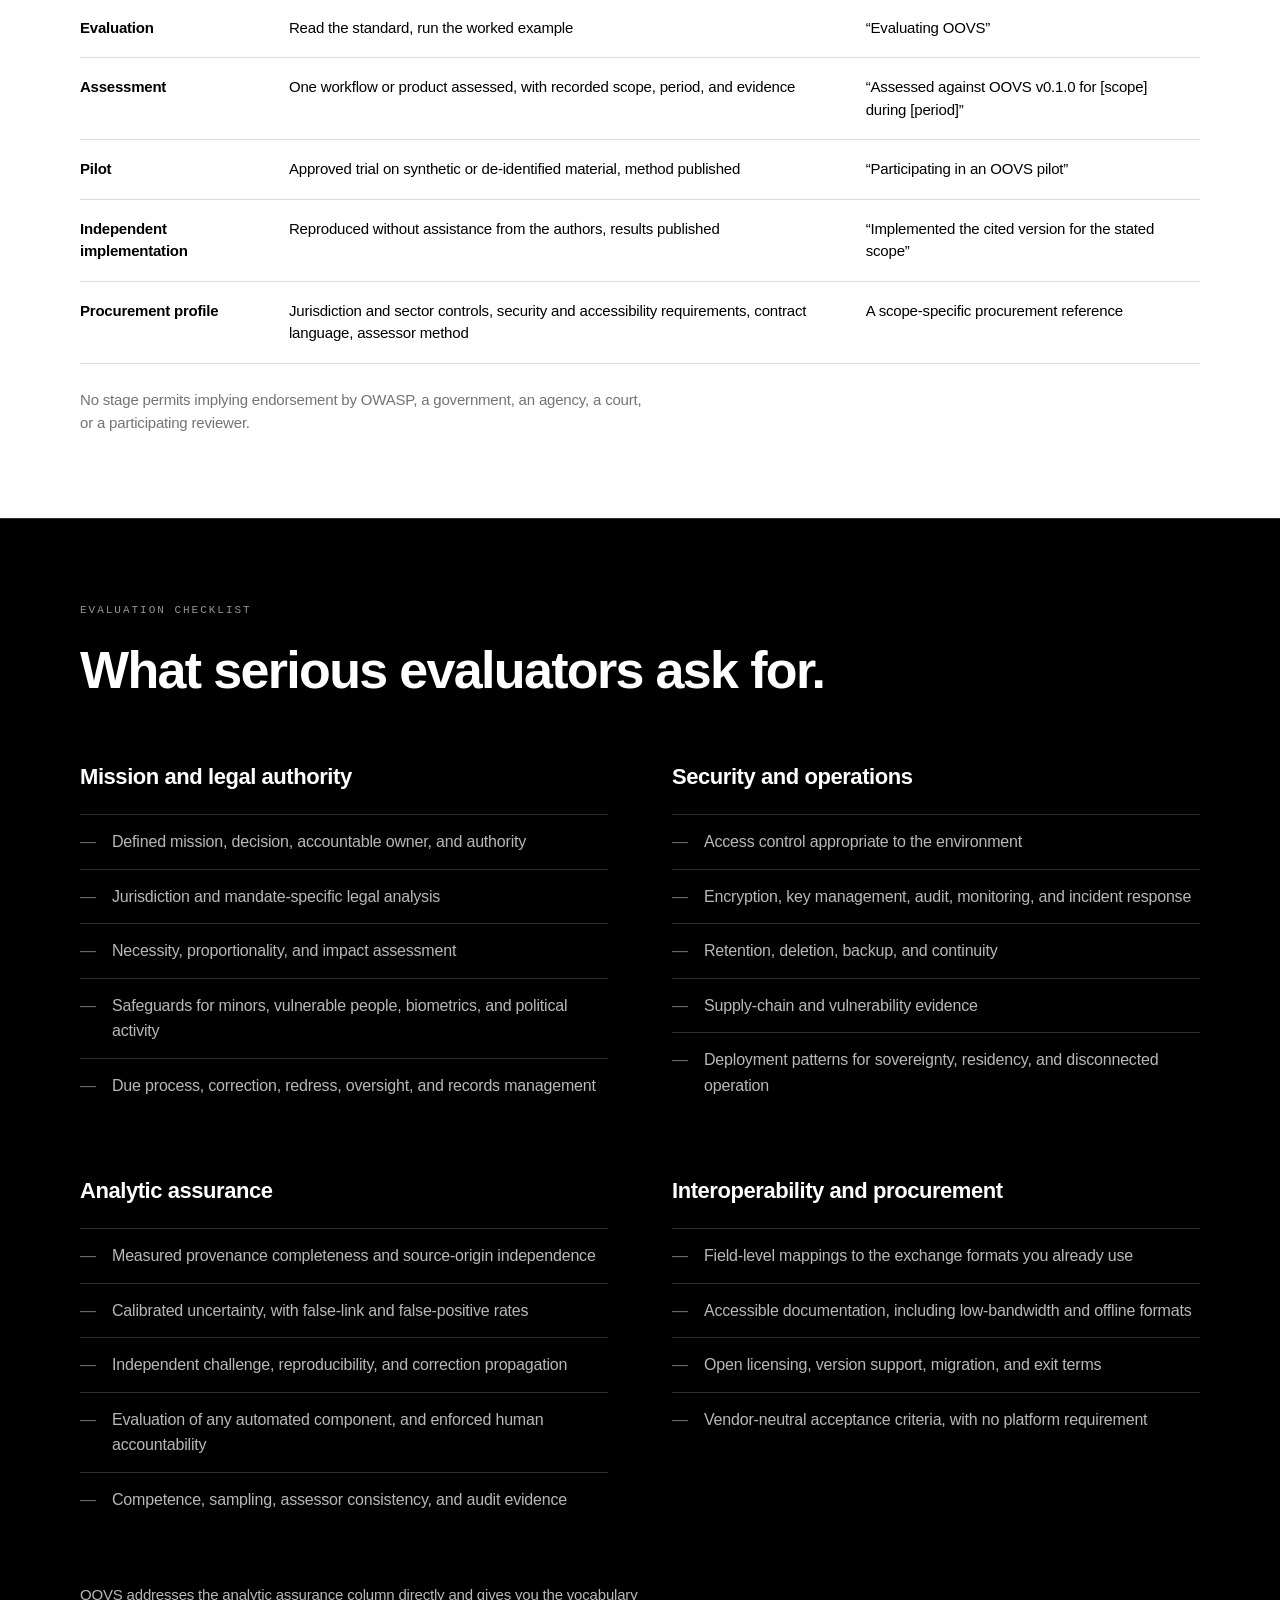
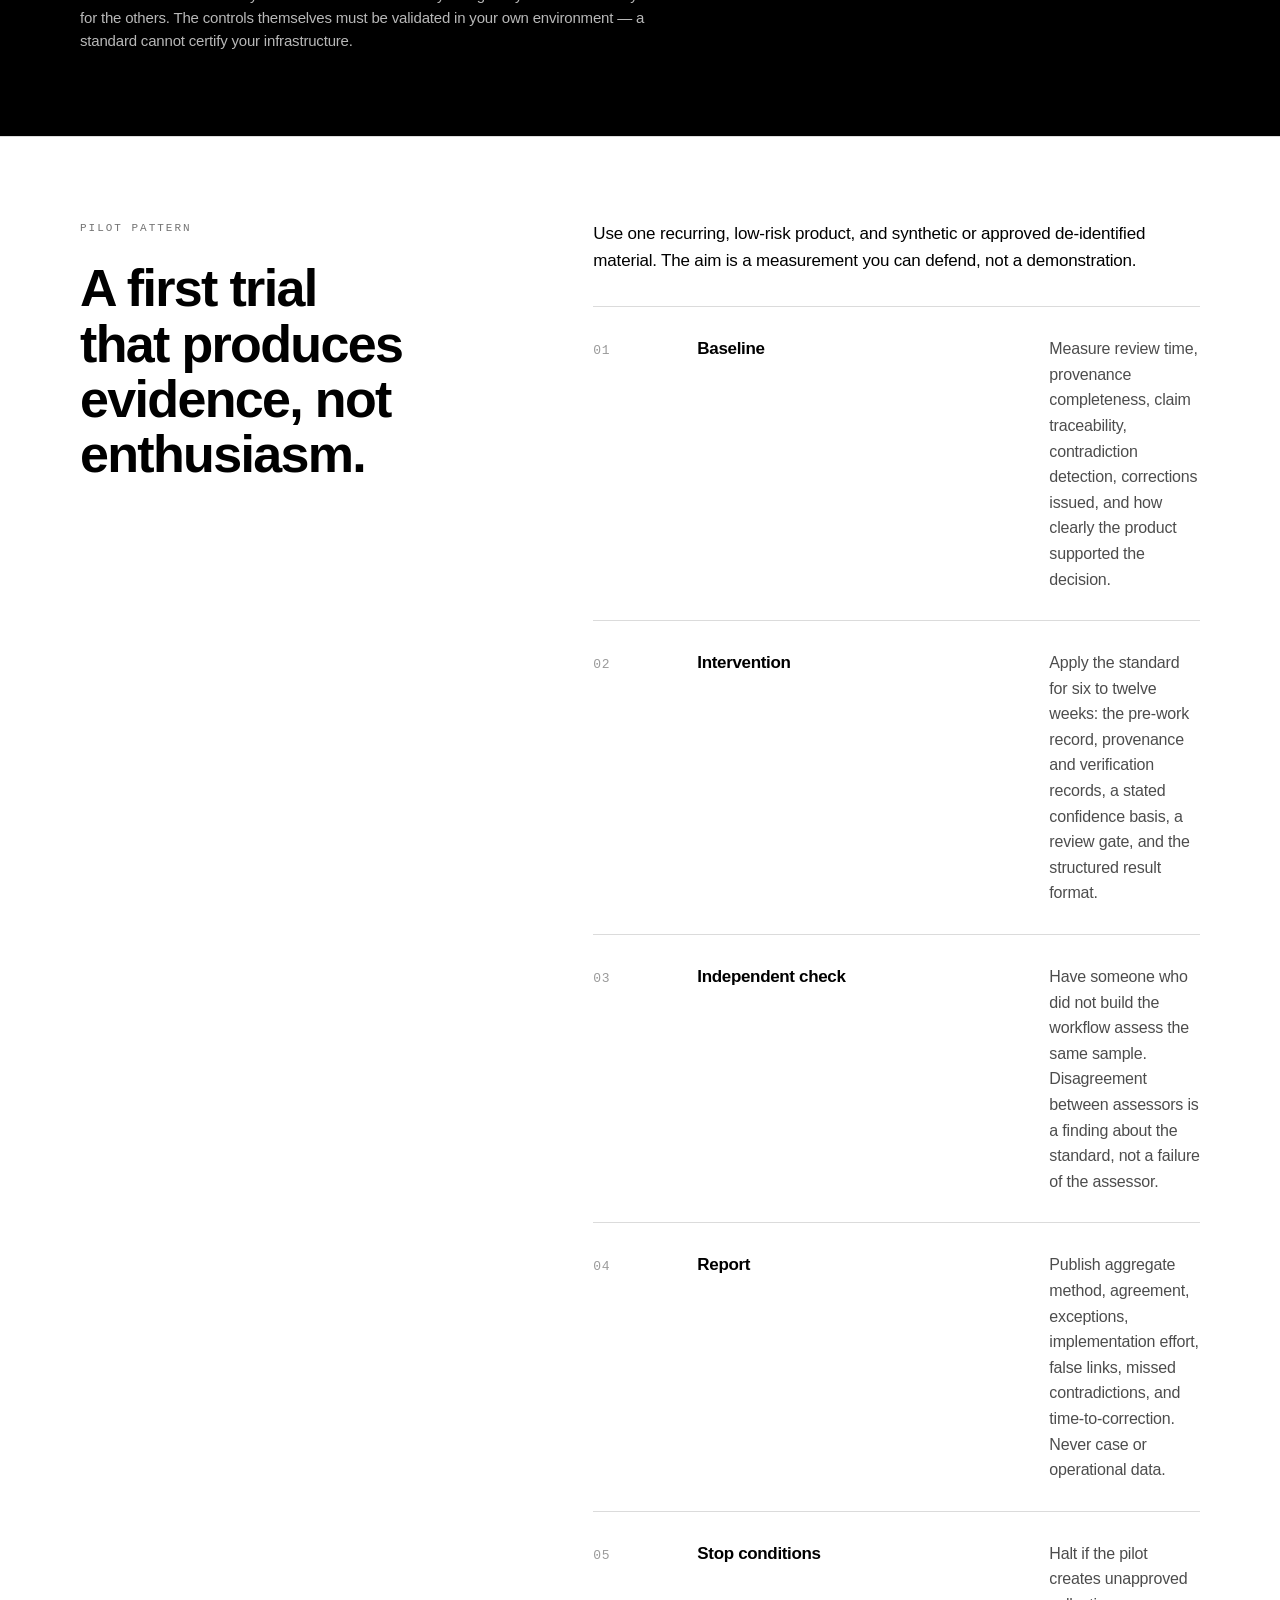
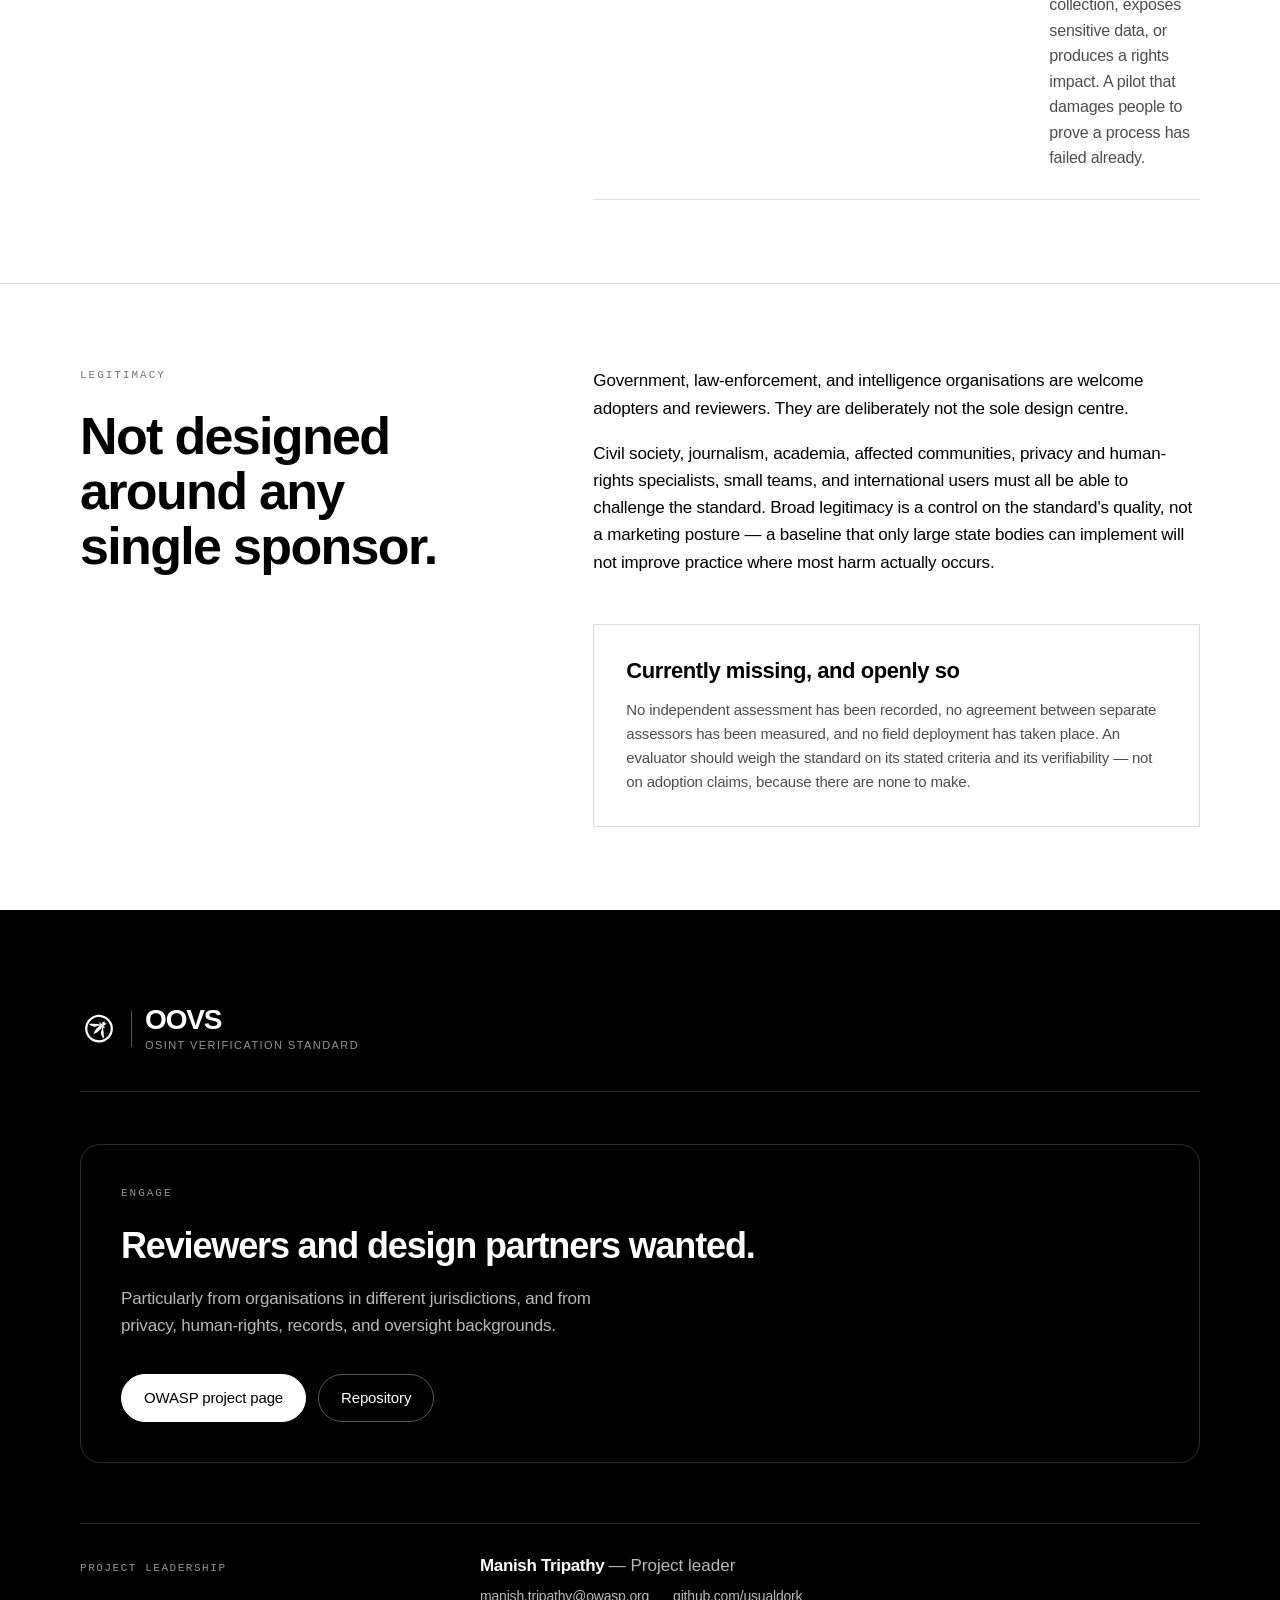
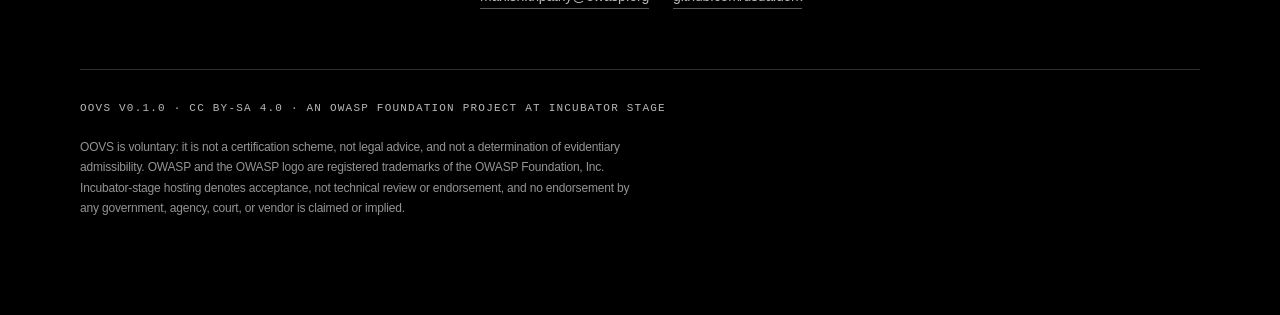
==== commit 5bd1382f: "feat(site): Fix inner-page heroes, front provenance, add discoverability Hero layout defect. The two" ====
--- a/adoption.html
+++ b/adoption.html
@@ -3,11 +3,55 @@
 <head>
 <meta charset="utf-8">
 <meta name="viewport" content="width=device-width, initial-scale=1">
-<title>For government &amp; defence evaluators — OOVS</title>
+<title>OSINT verification for government &amp; defence evaluators — OOVS</title>
 <meta name="description" content="How public-sector and defence evaluators can assess, pilot, and reference the OWASP OSINT Verification Standard, including the adoption ladder and what each stage supports claiming.">
 <meta name="theme-color" content="#ffffff">
 <link rel="icon" href="./assets/img/mark.svg" type="image/svg+xml">
-<link rel="stylesheet" href="./assets/css/site.css">
+<link rel="stylesheet" href="./assets/css/site.css?v=20260829b">
+<link rel="canonical" href="https://owasp.org/OWASP-Open-Source-Intelligence-Standard/adoption.html">
+<meta name="robots" content="index, follow, max-image-preview:large, max-snippet:-1">
+<meta property="og:site_name" content="OWASP OSINT Verification Standard">
+<meta property="og:locale" content="en_GB">
+<meta property="og:type" content="article">
+<meta property="og:url" content="https://owasp.org/OWASP-Open-Source-Intelligence-Standard/adoption.html">
+<meta property="og:title" content="OSINT verification for government &amp; defence evaluators">
+<meta property="og:description" content="A published, testable way to demonstrate how an intelligence product was authorised, traced, verified, reviewed, and released.">
+<meta property="og:image" content="https://owasp.org/OWASP-Open-Source-Intelligence-Standard/assets/img/og-card.jpg">
+<meta property="og:image:width" content="1200">
+<meta property="og:image:height" content="630">
+<meta name="twitter:card" content="summary_large_image">
+<meta name="twitter:title" content="OSINT verification for government &amp; defence evaluators">
+<meta name="twitter:description" content="A published, testable way to demonstrate how an intelligence product was authorised, traced, verified, reviewed, and released.">
+<meta name="twitter:image" content="https://owasp.org/OWASP-Open-Source-Intelligence-Standard/assets/img/og-card.jpg">
+<script type="application/ld+json">
+{
+  "@context": "https://schema.org",
+  "@graph": [
+    {
+      "@type": "TechArticle",
+      "@id": "https://owasp.org/OWASP-Open-Source-Intelligence-Standard/adoption.html#article",
+      "headline": "OSINT verification for government and defence evaluators",
+      "description": "How public-sector and defence evaluators can assess, pilot, and reference the OWASP OSINT Verification Standard, including the adoption ladder and what each stage supports claiming.",
+      "url": "https://owasp.org/OWASP-Open-Source-Intelligence-Standard/adoption.html",
+      "inLanguage": "en",
+      "license": "https://creativecommons.org/licenses/by-sa/4.0/",
+      "isPartOf": { "@id": "https://owasp.org/OWASP-Open-Source-Intelligence-Standard/#website" },
+      "publisher": { "@id": "https://owasp.org/OWASP-Open-Source-Intelligence-Standard/#project" },
+      "audience": {
+        "@type": "Audience",
+        "audienceType": "Government, defence, oversight bodies, and critical infrastructure evaluators"
+      }
+    },
+    {
+      "@type": "BreadcrumbList",
+      "itemListElement": [
+        { "@type": "ListItem", "position": 1, "name": "OOVS", "item": "https://owasp.org/OWASP-Open-Source-Intelligence-Standard/" },
+        { "@type": "ListItem", "position": 2, "name": "For evaluators", "item": "https://owasp.org/OWASP-Open-Source-Intelligence-Standard/adoption.html" }
+      ]
+    }
+  ]
+}
+</script>
 </head>
 <body>
 <a class="skip" href="#main">Skip to content</a>
@@ -36,7 +80,7 @@
 
 <main id="main">
 
-  <section class="wrap hero">
+  <section class="wrap hero hero--text">
     <p class="eyebrow">Government &middot; Defence &middot; Critical infrastructure</p>
     <h1 class="display">For the people<br>who must justify<br>the decision.</h1>
     <p class="lede">
@@ -237,6 +281,16 @@
         <a class="btn btn--ghost" href="https://github.com/OWASP/OWASP-Open-Source-Intelligence-Standard/" rel="noopener">Repository</a>
       </div>
     </div>
+    <div class="foot__lead">
+      <h4>Project leadership</h4>
+      <div>
+        <p class="foot__lead-name">Manish Tripathy <span>&mdash; Project leader</span></p>
+        <p class="foot__lead-links">
+          <a href="mailto:manish.tripathy@owasp.org">manish.tripathy@owasp.org</a>
+          <a href="https://github.com/usualdork" rel="noopener">github.com/usualdork</a>
+        </p>
+      </div>
+    </div>
     <div class="legal">
       <p class="legal__meta">
         OOVS v0.1.0 &middot; CC BY-SA 4.0 &middot; An OWASP Foundation project at Incubator stage
@@ -252,6 +306,6 @@
   </div>
 </footer>
 
-<script src="./assets/js/site.js" defer></script>
+<script src="./assets/js/site.js?v=20260829b" defer></script>
 </body>
 </html>
--- a/assets/css/site.css
+++ b/assets/css/site.css
@@ -280,11 +280,54 @@
 }
 .btn:hover { opacity: 0.78; }
 
+/* Marks are painted through a mask rather than placed as images, so the glyph
+   takes currentColor and is correct on a filled pill, an outlined pill, and in
+   either colour scheme without a filter for each case. */
+.btn__mark {
+  width: 1.0625rem;
+  height: 1.0625rem;
+  flex: none;
+  background-color: currentColor;
+  -webkit-mask-position: center;
+  mask-position: center;
+  -webkit-mask-repeat: no-repeat;
+  mask-repeat: no-repeat;
+  -webkit-mask-size: contain;
+  mask-size: contain;
+}
+.btn__mark--owasp {
+  -webkit-mask-image: url("../img/owasp.svg");
+  mask-image: url("../img/owasp.svg");
+}
+.btn__mark--github {
+  -webkit-mask-image: url("../img/github.svg");
+  mask-image: url("../img/github.svg");
+}
+
 .btn--ghost { background: transparent; color: var(--ink); }
 .band--ink .btn { background: var(--paper); color: var(--ink); border-color: var(--paper); }
 .band--ink .btn--ghost { background: transparent; color: var(--paper); }
 
 .actions { display: flex; flex-wrap: wrap; gap: 0.75rem; margin-top: 2.5rem; }
+
+/* The two pills carry provenance, so the route into the standard itself sits
+   below them as plain links: present and reachable, without competing with the
+   credibility signals for attention. */
+.hero__onward {
+  display: flex;
+  flex-wrap: wrap;
+  gap: 0.5rem 1.75rem;
+  margin: 1.5rem 0 0;
+  font-size: 0.9375rem;
+}
+.hero__onward a {
+  color: var(--ink-70);
+  border-bottom: 1px solid var(--rule-strong);
+  padding-bottom: 1px;
+  transition: color 0.2s var(--ease), border-color 0.2s var(--ease);
+}
+.hero__onward a::after { content: " \2192"; }
+.hero__onward a:hover { color: var(--ink); border-color: var(--ink); }
 
 /* -------------------------------------------------------------------- hero */
 
@@ -298,9 +341,26 @@
   gap: clamp(2.5rem, 6vw, 4.5rem);
   padding-block: clamp(2rem, 5vh, 3.5rem) clamp(2.5rem, 6vh, 4rem);
 }
+/* Two columns only where there is something to put in the second one. The inner
+   pages place their eyebrow, heading, and lede directly in the hero, so an
+   unscoped rule dealt those three into grid cells: the heading squeezed into the
+   narrow right column and broke a word per line, while the eyebrow and lede sat
+   stranded on the left with most of the screen empty. */
 @media (min-width: 62rem) {
-  .hero { grid-template-columns: minmax(0, 1.08fr) minmax(0, 0.92fr); align-items: center; }
-}
+  .hero--split { grid-template-columns: minmax(0, 1.08fr) minmax(0, 0.92fr); align-items: center; }
+}
+
+/* A page header rather than a landing screen. Holding a full viewport open for
+   a heading and two lines of copy leaves most of it blank, and pushes the
+   content that explains the page below the fold for no gain. The eyebrow and
+   lede carry their own margins, so the grid gap is removed here. */
+.hero--text {
+  min-height: 0;
+  gap: 0;
+  padding-block: clamp(3rem, 9vh, 5.5rem) clamp(2.5rem, 6vh, 4rem);
+}
+.hero--text .display { max-width: 28ch; }
+.hero--text .lede { max-width: 58ch; }
 
 /* The full poster, never cropped: object-fit contain scales it inside the box
    so every edge of the artwork stays visible at any viewport. */
@@ -506,6 +566,38 @@
 .foot__grid li { margin-bottom: 0.625rem; }
 .foot__grid a { color: rgba(255,255,255,.82); font-size: 0.9375rem; border-bottom: 1px solid rgba(255,255,255,.28); padding-bottom: 1px; }
 .foot__grid a:hover { color: #fff; border-color: #fff; }
+
+/* -- accountability ------------------------------------------------------- */
+/* Standards are expected to say who edits them, so this is a provenance
+   statement rather than a credit: named person, stated role, institutional
+   address. It sits in the footer because that is where a reader looks for who
+   stands behind a document, and deliberately not in the hero, where a personal
+   name would read as promotion and weaken the institutional framing. */
+.foot__lead {
+  display: grid;
+  gap: 0.75rem 2.5rem;
+  grid-template-columns: 1fr;
+  margin-top: clamp(2.75rem, 6vw, 3.75rem);
+  padding-top: 1.75rem;
+  border-top: 1px solid var(--rule);
+}
+@media (min-width: 48rem) {
+  .foot__lead { grid-template-columns: minmax(0, 1fr) minmax(0, 2fr); align-items: baseline; }
+}
+.foot__lead h4 {
+  font-family: var(--mono);
+  font-size: 0.6875rem;
+  letter-spacing: 0.14em;
+  text-transform: uppercase;
+  color: var(--ink-55);
+  font-weight: 400;
+  margin: 0;
+}
+.foot__lead-name { font-size: 1.0625rem; font-weight: 600; letter-spacing: -0.02em; margin: 0 0 0.375rem; }
+.foot__lead-name span { font-weight: 400; color: var(--ink-70); letter-spacing: 0; }
+.foot__lead-links { display: flex; flex-wrap: wrap; gap: 0.375rem 1.5rem; margin: 0; font-size: 0.875rem; }
+.foot__lead-links a { color: var(--ink-70); border-bottom: 1px solid var(--rule-strong); padding-bottom: 1px; }
+.foot__lead-links a:hover { color: var(--paper); border-color: var(--paper); }
 /* Two dense grey paragraphs at the same weight gave five undifferentiated
    lines of fine print. Split by job instead: a scannable record line, then the
    notices set smaller and looser so they are legible without competing. */
